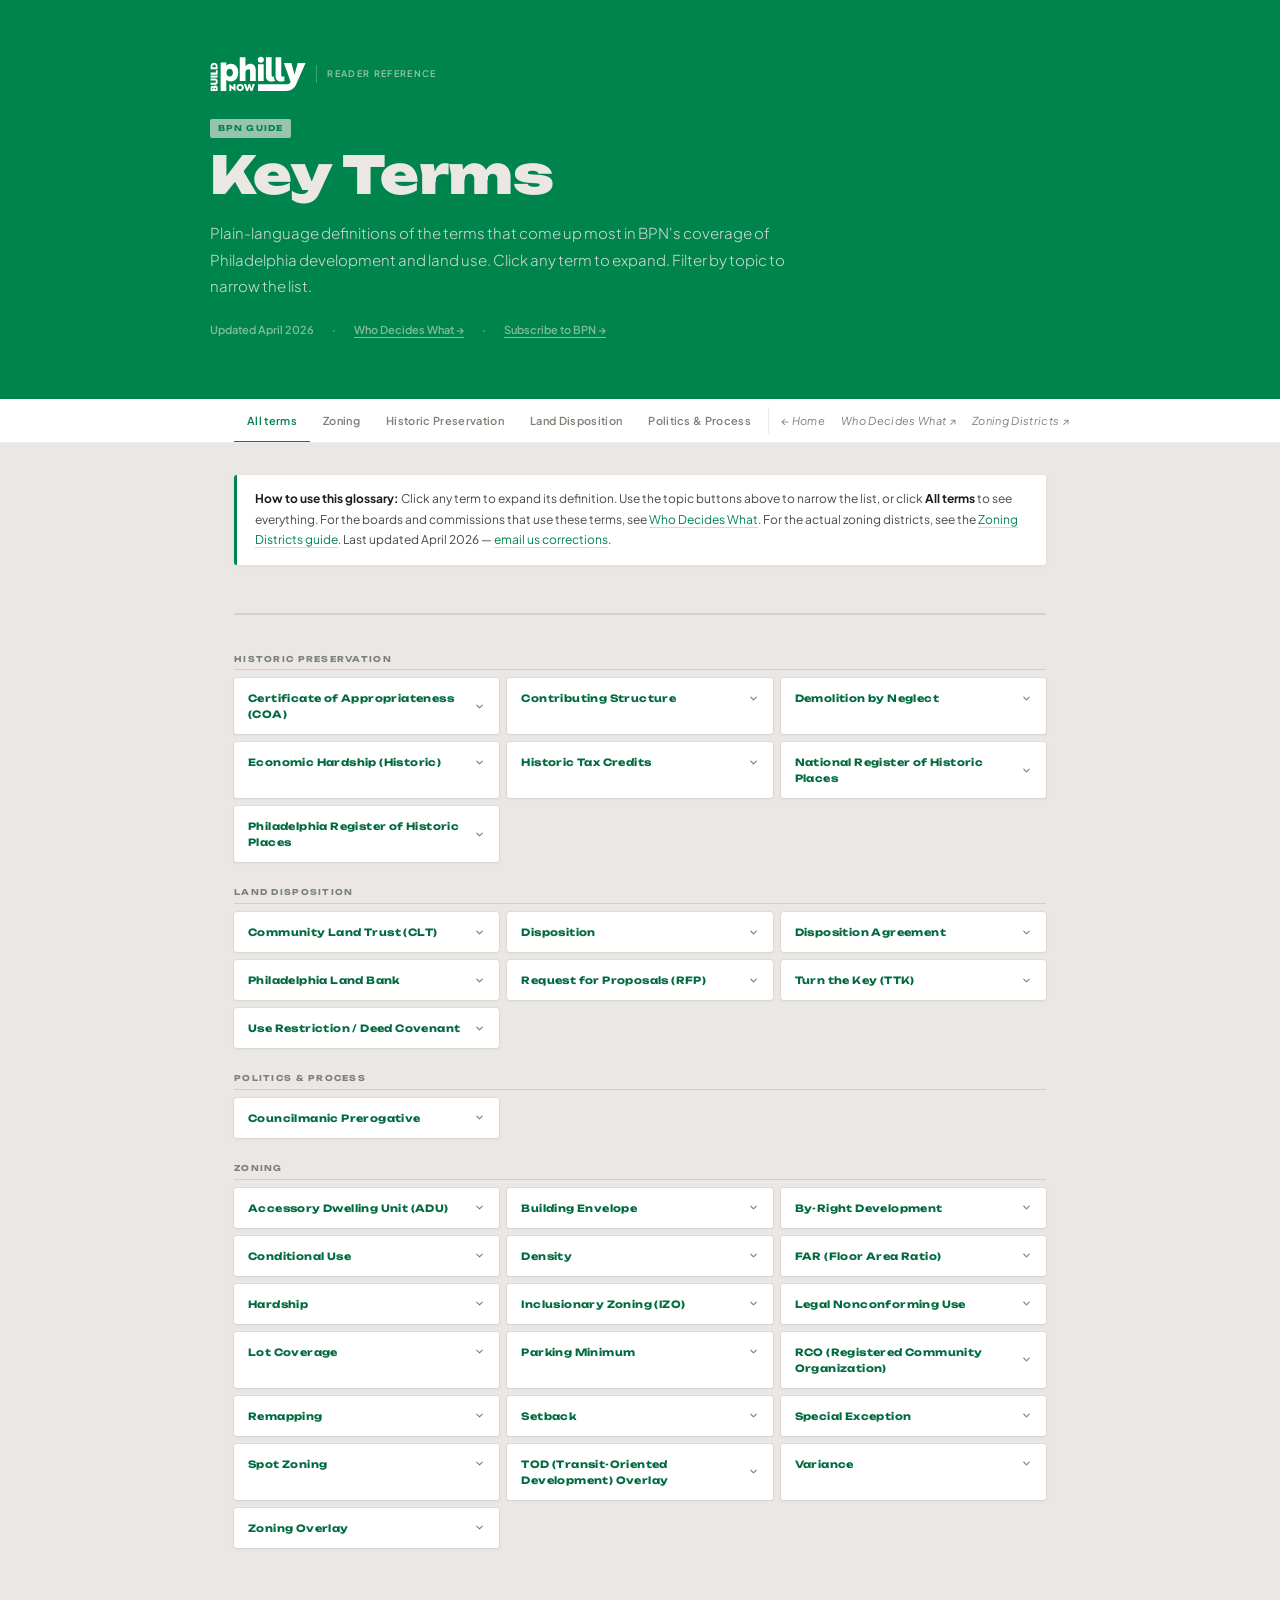
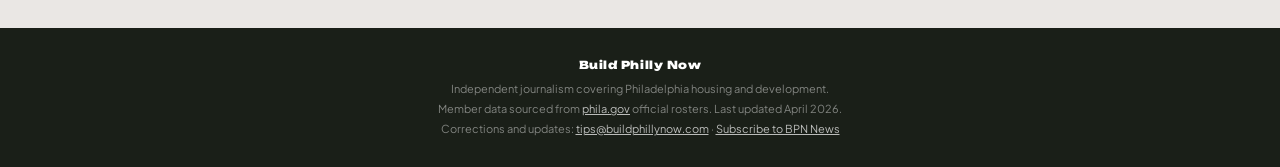
==== glossary.html @ c7268ad5 "Initial commit — BPN Zoning Guide static site Five HTML pages + shared stylesheet: - index.html (lan" ====
<!DOCTYPE html>
<html lang="en">
<head>
<meta charset="UTF-8">
<meta name="viewport" content="width=device-width, initial-scale=1.0">
<title>Key Terms — Philadelphia Development Glossary | Build Philly Now</title>
<link rel="preconnect" href="https://fonts.googleapis.com">
<link rel="preconnect" href="https://fonts.gstatic.com" crossorigin>
<link href="https://fonts.googleapis.com/css2?family=Unbounded:wght@600;700;900&family=Plus+Jakarta+Sans:ital,wght@0,300;0,400;0,500;0,600;1,300;1,400&display=swap" rel="stylesheet">
<link rel="stylesheet" href="styles.css">
</head>
<body>

<!-- ═══════ HEADER ═══════ -->
<header>
  <div class="header-inner">
    <div class="header-flag">
      <a href="https://buildphillynow.substack.com" style="display:flex;align-items:center;text-decoration:none;flex-shrink:0" aria-label="Build Philly Now"><svg xmlns="http://www.w3.org/2000/svg" viewBox="0 0 909.2 340.3" style="height:36px;width:auto;display:block;flex-shrink:0"><defs><style>.bl{fill:#fff}</style></defs><polygon class="bl" points="221.8 295.2 184 264.6 183 264.6 183 331.6 201.8 331.6 201.8 302 239.8 332.6 240.6 332.6 240.6 265.5 221.8 265.5 221.8 295.2"/><path class="bl" d="M285,264.1c-20.8,0-35.3,15.5-35.3,34.5s14.5,34.5,35.3,34.5,35.4-15.3,35.4-34.5-14.5-34.5-35.4-34.5ZM285,315.5c-9.6,0-16-8-16-16.9s6.3-16.9,16-16.9,16,8.2,16,16.9-6.2,16.9-16,16.9Z"/><polygon class="bl" points="391.3 305.3 391.2 305.3 379 265.5 364.9 265.5 352.8 305.3 352.7 305.3 341.4 265.5 319.9 265.5 343.3 331.6 359.9 331.6 371.9 296.5 384.1 331.6 400.7 331.6 424 265.5 402.5 265.5 391.3 305.3"/><path class="bl" d="M52,279.3c-7.8,0-13.3,5.6-14.8,10.9-1.7-4.3-5.6-8.5-12.4-8.5-13.4,0-19,12.3-19,27.3v22.5h66.2v-24c0-16.5-5.9-28.2-19.9-28.2ZM32.3,313.2h-11.3v-5.3c0-3.7,1.4-6.9,5.7-6.9s5.6,3.2,5.6,6.9v5.3ZM56.6,313.2h-12.2v-6.7c0-3.7,1.5-7.4,6.2-7.4s6.1,3.7,6.1,7.4v6.7Z"/><path class="bl" d="M46.9,213.3H5.7v19.3h39c7,0,10.9,3.4,10.9,10.5s-4,10.5-10.9,10.5H5.7v19.2h41.2c15.7,0,26.4-10.9,26.4-29.7s-10.7-29.8-26.4-29.8Z"/><rect class="bl" x="5.7" y="185.1" width="66.2" height="19.2"/><polygon class="bl" points="71.9 134.2 55.7 134.2 55.7 156.8 5.7 156.8 5.7 176.1 71.9 176.1 71.9 134.2"/><path class="bl" d="M71.9,102.6c0-23.7-14.1-38.1-33.1-38.1S5.7,78.8,5.7,102.6v23.2h66.2v-23.2ZM55.7,106.5H21.9v-3.7c0-12.8,8.2-19,16.9-19s16.9,6.2,16.9,19v3.7Z"/><path class="bl" d="M197.1,73.8c-17.8,0-34.4,7.8-43,18.8v-30.9h-53.5v270h53.5v-109.9c7.9,10.6,23.7,19.2,44.2,19.2,42.3,0,68.9-36.9,68.9-87.7s-31.9-79.4-70.1-79.4ZM186.5,194.4c-15.9,0-30.4-14.4-30.4-37s14.4-37,30.4-37,30.4,15.9,30.4,37-13.2,37-30.4,37Z"/><path class="bl" d="M380,73.8c-19.6,0-36,11.8-45.1,23.3V11.8h-53.5v224.9h53.8v-79.7c0-18,10.8-31,27.7-31s16.2,9,16.2,20.8v89.9h53.5v-102.2c0-40.9-20.5-60.8-52.6-60.8Z"/><rect class="bl" x="453.7" y="78" width="53.8" height="158.7"/><path class="bl" d="M480.8,63c17.4,0,28.6-10.8,28.6-28s-11.1-27.7-28.6-27.7-28.9,10.5-28.9,27.7,11.1,28,28.9,28Z"/><path class="bl" d="M579.4,240.9c15.9,0,28-2.7,32.8-4.8,1.3-.6,3.4-1.4,5.5-2.3-8.2-7.9-13.3-19.9-13.3-36.9v-2.3c-2.6.7-5.5,1.2-8.2,1.2-7.5,0-13.8-3.6-13.8-16.5V11.8h-53.5v179.5c0,36.4,23.2,49.6,50.5,49.6Z"/><path class="bl" d="M670.5,241c15.9,0,28-2.7,32.8-4.8v-44.2c-3.3,1.5-9.9,3.9-15.9,3.9s-13.8-3.6-13.8-16.5V11.8h-53.5v179.5c0,36.4,23.2,49.6,50.5,49.6Z"/><path class="bl" d="M829.3,66l-30.1,110.3-29.5-110.3h-71.1l63.1,177.7-1.4,3.3c-7,16-22.8,19.1-40.3,19.1h-266.4v65.6h266.4c40.6,0,77.4-24,93.8-61.2l89.6-204.5h-74.2Z"/></svg></a>
      <div class="header-flag-sep"></div>
      <span class="header-flag-label">Reader Reference</span>
    </div>
    <div class="header-eyebrow">BPN Guide</div>
    <h1 class="header-title">Key Terms</h1>
    <p class="header-desc">Plain-language definitions of the terms that come up most in BPN's coverage of Philadelphia development and land use. Click any term to expand. Filter by topic to narrow the list.</p>
    <p class="header-meta">
      <span>Updated April 2026</span>
      <span>·</span>
      <a href="who-decides-what.html">Who Decides What →</a>
      <span>·</span>
      <a href="https://buildphillynow.substack.com" target="_blank">Subscribe to BPN →</a>
    </p>
  </div>
</header>

<!-- ═══════ FILTER BAR ═══════ -->
<div class="filter-wrap">
  <div class="filter-bar" id="filterBar">
    <button class="filter-btn active" data-filter="all">All terms</button>
    <button class="filter-btn" data-filter="planning">Zoning</button>
    <button class="filter-btn" data-filter="historic">Historic Preservation</button>
    <button class="filter-btn" data-filter="disposition">Land Disposition</button>
    <button class="filter-btn" data-filter="political">Politics &amp; Process</button>
    <div class="filter-sep"></div>
    <a href="index.html" class="filter-btn filter-link">← Home</a>
    <a href="who-decides-what.html" class="filter-btn filter-link">Who Decides What ↗</a>
    <a href="philly-zoning-districts.html" class="filter-btn filter-link">Zoning Districts ↗</a>
    <a href="philly-zoning-districts-other.html" class="filter-btn filter-link">Full District Ref ↗</a>
  </div>
</div>

<!-- ═══════ MAIN ═══════ -->
<main>

  <div class="info-box">
    <strong>How to use this glossary:</strong> Click any term to expand its definition. Use the topic buttons above to narrow the list, or click <strong>All terms</strong> to see everything. For the boards and commissions that <em>use</em> these terms, see <a href="who-decides-what.html">Who Decides What</a>. For the actual zoning districts, see the <a href="philly-zoning-districts.html">Zoning Districts guide</a>. Last updated April 2026 — <a href="mailto:tips@buildphillynow.com">email us corrections</a>.
  </div>

  <div class="glossary-wrap" id="glossary">
    <div class="glossary-grid" id="glossaryGrid">

      <!-- ── HISTORIC PRESERVATION ─────────────────────────────── -->
      <div class="glossary-subhead">Historic Preservation</div>

      <div class="g-term" data-cluster="historic" onclick="toggleGlossary(this)">
        <div class="g-header">Certificate of Appropriateness (COA) <svg viewBox="0 0 24 24" fill="none" stroke-width="2.5" stroke-linecap="round" stroke-linejoin="round"><polyline points="6 9 12 15 18 9"/></svg></div>
        <div class="g-body">The approval required from the Philadelphia Historical Commission before any alteration, demolition, or new construction affecting a designated historic building or a contributing structure in a historic district. L&amp;I cannot issue a building permit for covered work without it. Staff approves the vast majority of applications; contested cases go to the Architectural Committee or the full commission.</div>
      </div>

      <div class="g-term" data-cluster="historic" onclick="toggleGlossary(this)">
        <div class="g-header">Contributing Structure <svg viewBox="0 0 24 24" fill="none" stroke-width="2.5" stroke-linecap="round" stroke-linejoin="round"><polyline points="6 9 12 15 18 9"/></svg></div>
        <div class="g-body">A building within a designated historic district that the Historical Commission has determined contributes to the district's historical, architectural, or aesthetic character. Contributing structures face demolition restrictions even though they're not individually listed on the Philadelphia Register &mdash; owners must demonstrate economic hardship to get demolition approved. The distinction between "contributing" and "individually designated" significantly affects what rights owners have.</div>
      </div>

      <div class="g-term" data-cluster="historic" onclick="toggleGlossary(this)">
        <div class="g-header">Demolition by Neglect <svg viewBox="0 0 24 24" fill="none" stroke-width="2.5" stroke-linecap="round" stroke-linejoin="round"><polyline points="6 9 12 15 18 9"/></svg></div>
        <div class="g-body">When a property owner allows a historic building to deteriorate through lack of maintenance to the point where demolition becomes the only viable option. Philadelphia's code (&#167;14-1006) specifically targets this practice &mdash; the Historical Commission can require owners to stabilize and maintain at-risk structures. It comes up frequently in advocacy battles over deteriorating historic buildings.</div>
      </div>

      <div class="g-term" data-cluster="historic" onclick="toggleGlossary(this)">
        <div class="g-header">Economic Hardship (Historic) <svg viewBox="0 0 24 24" fill="none" stroke-width="2.5" stroke-linecap="round" stroke-linejoin="round"><polyline points="6 9 12 15 18 9"/></svg></div>
        <div class="g-body">A specific legal standard under &#167;14-1005(6) that a property owner must meet to get Historical Commission approval for demolition of a historic structure. The bar is high: the owner must show that sale of the property is impracticable, that commercial rental can't provide a reasonable rate of return, and that other potential uses are foreclosed. This is a different and more demanding test than the ZBA's hardship standard for zoning variances.</div>
      </div>

      <div class="g-term" data-cluster="historic" onclick="toggleGlossary(this)">
        <div class="g-header">Historic Tax Credits <svg viewBox="0 0 24 24" fill="none" stroke-width="2.5" stroke-linecap="round" stroke-linejoin="round"><polyline points="6 9 12 15 18 9"/></svg></div>
        <div class="g-body">Financial incentives that offset the cost of rehabilitating designated historic buildings. The <strong>federal Historic Tax Credit</strong> provides a 20% income tax credit for qualified rehab expenses on income-producing National Register properties. The <strong>Pennsylvania Historic Preservation Tax Credit (HPTC)</strong> provides up to 25% of qualified costs, administered by PHFA &mdash; it is competitive, and demand regularly exceeds funding. Both can be stacked on the same project, which is how most large historic rehabs in Philadelphia pencil out financially.</div>
      </div>

      <div class="g-term" data-cluster="historic" onclick="toggleGlossary(this)">
        <div class="g-header">National Register of Historic Places <svg viewBox="0 0 24 24" fill="none" stroke-width="2.5" stroke-linecap="round" stroke-linejoin="round"><polyline points="6 9 12 15 18 9"/></svg></div>
        <div class="g-body">The federal government's official list of historically significant properties, maintained by the National Park Service. Being on the National Register alone imposes no local regulations &mdash; an owner can still demolish or alter a nationally listed building without city approval, unless it is also locally designated. The National Register matters primarily for tax credit eligibility: only listed properties qualify for the federal and Pennsylvania state historic tax credits.</div>
      </div>

      <div class="g-term" data-cluster="historic" onclick="toggleGlossary(this)">
        <div class="g-header">Philadelphia Register of Historic Places <svg viewBox="0 0 24 24" fill="none" stroke-width="2.5" stroke-linecap="round" stroke-linejoin="round"><polyline points="6 9 12 15 18 9"/></svg></div>
        <div class="g-body">The city's official list of buildings, structures, sites, and districts designated as historic by the Philadelphia Historical Commission. Local designation is what triggers regulatory consequences: owners need a Certificate of Appropriateness before altering, demolishing, or building on a designated property, and the city can block demolition if the owner can't demonstrate economic hardship. One significant adaptive reuse tool: designated historic structures that previously had at least 2,500 sq ft of non-residential use automatically qualify for the more flexible use rules of a CMX-3 district, even in a residentially zoned block (&#167;14-602(7)).</div>
      </div>

      <!-- ── LAND DISPOSITION ───────────────────────────────────── -->
      <div class="glossary-subhead">Land Disposition</div>

      <div class="g-term" data-cluster="disposition" onclick="toggleGlossary(this)">
        <div class="g-header">Community Land Trust (CLT) <svg viewBox="0 0 24 24" fill="none" stroke-width="2.5" stroke-linecap="round" stroke-linejoin="round"><polyline points="6 9 12 15 18 9"/></svg></div>
        <div class="g-body">A nonprofit model for permanent affordability in which a trust retains ownership of land while selling or leasing the buildings to lower-income residents. Because the trust controls the land, resale prices can be capped to keep homes affordable in perpetuity. Philadelphia has a handful of CLTs and the Land Bank has made some dispositions to CLT partners.</div>
      </div>

      <div class="g-term" data-cluster="disposition" onclick="toggleGlossary(this)">
        <div class="g-header">Disposition <svg viewBox="0 0 24 24" fill="none" stroke-width="2.5" stroke-linecap="round" stroke-linejoin="round"><polyline points="6 9 12 15 18 9"/></svg></div>
        <div class="g-body">The sale or transfer of a publicly owned property to a private developer, nonprofit, or other entity. A disposition is not complete until the deed is transferred; Land Bank board approval and City Council sign-off are intermediate steps, not the finish line.</div>
      </div>

      <div class="g-term" data-cluster="disposition" onclick="toggleGlossary(this)">
        <div class="g-header">Disposition Agreement <svg viewBox="0 0 24 24" fill="none" stroke-width="2.5" stroke-linecap="round" stroke-linejoin="round"><polyline points="6 9 12 15 18 9"/></svg></div>
        <div class="g-body">The contract between the Land Bank (or a city agency) and a buyer governing the sale of a publicly owned property. Often includes deed restrictions, development timelines, affordability covenants, and reversion clauses if conditions aren't met. Board approval of a disposition is approval of these terms, not just the transaction itself.</div>
      </div>

      <div class="g-term" data-cluster="disposition" onclick="toggleGlossary(this)">
        <div class="g-header">Philadelphia Land Bank <svg viewBox="0 0 24 24" fill="none" stroke-width="2.5" stroke-linecap="round" stroke-linejoin="round"><polyline points="6 9 12 15 18 9"/></svg></div>
        <div class="g-body">A public entity created in 2013 to consolidate the city's inventory of tax-delinquent and city-owned vacant properties and return them to productive use. The Land Bank can acquire properties from multiple city agencies, clear title, and sell them through competitive RFPs or direct sales. Its board approves individual dispositions, subject to City Council sign-off. Staffed by PHDC employees; distinct from but operationally linked to the Philadelphia Redevelopment Authority.</div>
      </div>

      <div class="g-term" data-cluster="disposition" onclick="toggleGlossary(this)">
        <div class="g-header">Request for Proposals (RFP) <svg viewBox="0 0 24 24" fill="none" stroke-width="2.5" stroke-linecap="round" stroke-linejoin="round"><polyline points="6 9 12 15 18 9"/></svg></div>
        <div class="g-body">The primary mechanism by which the Land Bank and other city agencies solicit development proposals for publicly owned properties. RFPs specify the site, programmatic requirements (affordability, permitted uses), and evaluation criteria. Winning an RFP doesn't transfer the property &mdash; it begins a negotiation process that culminates in a disposition agreement and eventual board and Council approval.</div>
      </div>

      <div class="g-term" data-cluster="disposition" onclick="toggleGlossary(this)">
        <div class="g-header">Turn the Key (TTK) <svg viewBox="0 0 24 24" fill="none" stroke-width="2.5" stroke-linecap="round" stroke-linejoin="round"><polyline points="6 9 12 15 18 9"/></svg></div>
        <div class="g-body">A PHDC homeownership program (not a Land Bank program per se, though PHDC often works with Land Bank inventory) in which city-owned vacant properties are made available to income-qualified buyers who commit to owner-occupancy. Buyers who meet affordability thresholds and deed restrictions can acquire properties at below-market prices, sometimes with rehab financing attached. The centerpiece of Mayor Parker's H.O.M.E. initiative.</div>
      </div>

      <div class="g-term" data-cluster="disposition" onclick="toggleGlossary(this)">
        <div class="g-header">Use Restriction / Deed Covenant <svg viewBox="0 0 24 24" fill="none" stroke-width="2.5" stroke-linecap="round" stroke-linejoin="round"><polyline points="6 9 12 15 18 9"/></svg></div>
        <div class="g-body">A legal restriction recorded against a property's deed that limits how it can be used, often for a set number of years. Common in affordable housing dispositions: a buyer might get a Land Bank property at a discount in exchange for a 30-year covenant requiring units be rented at affordable rates. Runs with the land, meaning future buyers are also bound.</div>
      </div>

      <!-- ── POLITICS & PROCESS ──────────────────────────────────── -->
      <div class="glossary-subhead">Politics &amp; Process</div>

      <div class="g-term" data-cluster="political" onclick="toggleGlossary(this)">
        <div class="g-header">Councilmanic Prerogative <svg viewBox="0 0 24 24" fill="none" stroke-width="2.5" stroke-linecap="round" stroke-linejoin="round"><polyline points="6 9 12 15 18 9"/></svg></div>
        <div class="g-body">The unwritten norm &mdash; not a law &mdash; by which Council members defer to a district colleague's position on land use in that district. Gives each district councilmember effective veto power, often exercised through inaction: a Land Bank resolution sits unsigned, a remapping bill never gets a hearing.</div>
      </div>

      <!-- ── ZONING ─────────────────────────────────────────────── -->
      <div class="glossary-subhead">Zoning</div>

      <div class="g-term" data-cluster="planning" onclick="toggleGlossary(this)">
        <div class="g-header">Accessory Dwelling Unit (ADU) <svg viewBox="0 0 24 24" fill="none" stroke-width="2.5" stroke-linecap="round" stroke-linejoin="round"><polyline points="6 9 12 15 18 9"/></svg></div>
        <div class="g-body">A second, smaller dwelling unit on the same lot as a primary home &mdash; like a garage apartment, basement unit, or backyard cottage. Philadelphia's zoning code has historically been restrictive on ADUs, limiting where and how they can be built. This has become a live policy debate as the city looks for gentle-density housing options in existing rowhouse neighborhoods.</div>
      </div>

      <div class="g-term" data-cluster="planning" onclick="toggleGlossary(this)">
        <div class="g-header">Building Envelope <svg viewBox="0 0 24 24" fill="none" stroke-width="2.5" stroke-linecap="round" stroke-linejoin="round"><polyline points="6 9 12 15 18 9"/></svg></div>
        <div class="g-body">The three-dimensional volume within which a structure must fit, defined by height limits, setbacks, and stepback requirements. Understanding the envelope helps translate abstract zoning numbers into what a building would actually look like on a specific site. When attorneys say a project "fits within the envelope," they mean no variances are needed for the building's size or position.</div>
      </div>

      <div class="g-term" data-cluster="planning" onclick="toggleGlossary(this)">
        <div class="g-header">By-Right Development <svg viewBox="0 0 24 24" fill="none" stroke-width="2.5" stroke-linecap="round" stroke-linejoin="round"><polyline points="6 9 12 15 18 9"/></svg></div>
        <div class="g-body">A project that complies with existing zoning as-of-right &mdash; no variance, special exception, or discretionary approval from ZBA or PCPC needed. By-right projects get a permit from L&amp;I without any public hearing. In Philadelphia, relatively few projects qualify because of the proliferation of overlays and outdated base zoning.</div>
      </div>

      <div class="g-term" data-cluster="planning" onclick="toggleGlossary(this)">
        <div class="g-header">Conditional Use <svg viewBox="0 0 24 24" fill="none" stroke-width="2.5" stroke-linecap="round" stroke-linejoin="round"><polyline points="6 9 12 15 18 9"/></svg></div>
        <div class="g-body">A use permitted in a zoning district, but only with approval from the City Planning Commission &mdash; not the ZBA. Conditional uses sit between by-right development and variances: the use itself is anticipated by the code, but PCPC reviews whether the specific proposal meets certain standards. Conditional use approvals are also subject to City Council appeal, giving them a political dimension that variances don't have.</div>
      </div>

      <div class="g-term" data-cluster="planning" onclick="toggleGlossary(this)">
        <div class="g-header">Density <svg viewBox="0 0 24 24" fill="none" stroke-width="2.5" stroke-linecap="round" stroke-linejoin="round"><polyline points="6 9 12 15 18 9"/></svg></div>
        <div class="g-body">In zoning, density usually refers to the number of dwelling units per acre or per lot &mdash; which is different from FAR, which measures total floor area. A building can have high FAR but low unit density (large units) or low FAR but relatively high density (small units). These terms get conflated in neighborhood debates, but they control different things and a project could be within FAR limits while still requiring a density variance.</div>
      </div>

      <div class="g-term" data-cluster="planning" onclick="toggleGlossary(this)">
        <div class="g-header">FAR (Floor Area Ratio) <svg viewBox="0 0 24 24" fill="none" stroke-width="2.5" stroke-linecap="round" stroke-linejoin="round"><polyline points="6 9 12 15 18 9"/></svg></div>
        <div class="g-body">The ratio of a building's total floor area to its lot size. A FAR of 2.0 on a 5,000 sq ft lot allows up to 10,000 sq ft of floor area. FAR limits determine how much can legally be built on a parcel before a variance is needed. Related but distinct from lot coverage (which controls the footprint) and density (which counts units).</div>
      </div>

      <div class="g-term" data-cluster="planning" onclick="toggleGlossary(this)">
        <div class="g-header">Hardship <svg viewBox="0 0 24 24" fill="none" stroke-width="2.5" stroke-linecap="round" stroke-linejoin="round"><polyline points="6 9 12 15 18 9"/></svg></div>
        <div class="g-body">The legal standard an applicant must meet to obtain a variance from the ZBA. It is not enough to show that zoning makes development harder or less profitable &mdash; Pennsylvania law requires a showing of <em>unnecessary hardship</em> tied to conditions specific to that property. Economic hardship alone is insufficient; courts have held that difficulty or reduced profitability doesn't qualify. One of the most commonly misunderstood concepts in ZBA coverage. Note: the Historical Commission applies a separate and more demanding hardship standard for demolition approvals.</div>
      </div>

      <div class="g-term" data-cluster="planning" onclick="toggleGlossary(this)">
        <div class="g-header">Inclusionary Zoning (IZO) <svg viewBox="0 0 24 24" fill="none" stroke-width="2.5" stroke-linecap="round" stroke-linejoin="round"><polyline points="6 9 12 15 18 9"/></svg></div>
        <div class="g-body">Zoning policies that require or incentivize developers to include affordable units in market-rate projects. Philadelphia's current IZO is largely voluntary &mdash; developers access bonus density in exchange for affordable units. Advocates have pushed for mandatory requirements that don't depend on a density bonus trade.</div>
      </div>

      <div class="g-term" data-cluster="planning" onclick="toggleGlossary(this)">
        <div class="g-header">Legal Nonconforming Use <svg viewBox="0 0 24 24" fill="none" stroke-width="2.5" stroke-linecap="round" stroke-linejoin="round"><polyline points="6 9 12 15 18 9"/></svg></div>
        <div class="g-body">A use or building that was legal when established but no longer complies with current zoning. Commonly called "grandfathered." Nonconforming uses can continue but face restrictions on expansion or change of use. Losing nonconforming status &mdash; through abandonment or a change of use &mdash; means the property must comply with current zoning going forward, often requiring a variance.</div>
      </div>

      <div class="g-term" data-cluster="planning" onclick="toggleGlossary(this)">
        <div class="g-header">Lot Coverage <svg viewBox="0 0 24 24" fill="none" stroke-width="2.5" stroke-linecap="round" stroke-linejoin="round"><polyline points="6 9 12 15 18 9"/></svg></div>
        <div class="g-body">The percentage of a lot's total area that can be covered by buildings. Related to FAR but distinct: FAR controls total floor area across all stories, while lot coverage controls the footprint. A building could stay within FAR limits but still violate lot coverage if it spreads too wide. In Philadelphia rowhouse districts, lot coverage limits typically run 75&ndash;80%.</div>
      </div>

      <div class="g-term" data-cluster="planning" onclick="toggleGlossary(this)">
        <div class="g-header">Parking Minimum <svg viewBox="0 0 24 24" fill="none" stroke-width="2.5" stroke-linecap="round" stroke-linejoin="round"><polyline points="6 9 12 15 18 9"/></svg></div>
        <div class="g-body">A zoning code requirement specifying the minimum number of off-street parking spaces a new development must provide. Philadelphia has been reducing or eliminating parking minimums in transit-accessible areas &mdash; a significant and sometimes controversial policy shift. The TOD overlay reduces or eliminates minimums within 500 feet of certain transit stations. Parking minimums drive up construction costs and often dictate building form more than any other single zoning provision.</div>
      </div>

      <div class="g-term" data-cluster="planning" onclick="toggleGlossary(this)">
        <div class="g-header">RCO (Registered Community Organization) <svg viewBox="0 0 24 24" fill="none" stroke-width="2.5" stroke-linecap="round" stroke-linejoin="round"><polyline points="6 9 12 15 18 9"/></svg></div>
        <div class="g-body">Neighborhood groups officially recognized by the city that must be notified when a property owner applies for a zoning variance or special exception. Developers are required to attend an RCO meeting before their ZBA hearing &mdash; giving neighbors a formal (if limited) say in the process. Not every civic association is an RCO, and some neighborhoods have multiple overlapping ones. The RCO must communicate the outcome of the community meeting to the ZBA, and its support or opposition can be decisive.</div>
      </div>

      <div class="g-term" data-cluster="planning" onclick="toggleGlossary(this)">
        <div class="g-header">Remapping <svg viewBox="0 0 24 24" fill="none" stroke-width="2.5" stroke-linecap="round" stroke-linejoin="round"><polyline points="6 9 12 15 18 9"/></svg></div>
        <div class="g-body">Changing the official zoning designation of a property or area &mdash; e.g., from residential single-family (RSA-5) to commercial mixed-use (CMX-2). Proposed by councilmembers or PCPC, reviewed by the Planning Commission, and enacted by City Council as legislation. Councilmanic prerogative means remapping in a given district is almost entirely controlled by the local councilmember.</div>
      </div>

      <div class="g-term" data-cluster="planning" onclick="toggleGlossary(this)">
        <div class="g-header">Setback <svg viewBox="0 0 24 24" fill="none" stroke-width="2.5" stroke-linecap="round" stroke-linejoin="round"><polyline points="6 9 12 15 18 9"/></svg></div>
        <div class="g-body">The minimum required distance between a building and the edge of a lot &mdash; measured from the front, rear, or sides. Setbacks determine how close to the sidewalk or neighboring properties a new building can be built. In Philadelphia's rowhouse neighborhoods, front setbacks are often zero, which is why buildings come right up to the sidewalk. "Contextual setback" rules in RSA-5 require new buildings to match the setback of immediately adjacent structures.</div>
      </div>

      <div class="g-term" data-cluster="planning" onclick="toggleGlossary(this)">
        <div class="g-header">Special Exception <svg viewBox="0 0 24 24" fill="none" stroke-width="2.5" stroke-linecap="round" stroke-linejoin="round"><polyline points="6 9 12 15 18 9"/></svg></div>
        <div class="g-body">A use permitted in a zoning district, but only if the ZBA determines certain conditions are met. Unlike a variance (which requires proving hardship), a special exception applicant just needs to show compliance with specific criteria in the code &mdash; a lower bar than a variance. Unlike a conditional use, it goes to the ZBA rather than PCPC.</div>
      </div>

      <div class="g-term" data-cluster="planning" onclick="toggleGlossary(this)">
        <div class="g-header">Spot Zoning <svg viewBox="0 0 24 24" fill="none" stroke-width="2.5" stroke-linecap="round" stroke-linejoin="round"><polyline points="6 9 12 15 18 9"/></svg></div>
        <div class="g-body">When a single parcel is rezoned in a way that's inconsistent with the surrounding neighborhood's zoning, often to benefit a specific owner or developer. It is a legally disfavored practice &mdash; Pennsylvania courts can invalidate rezonings found to constitute illegal spot zoning. The term comes up frequently in remapping fights where neighbors allege a councilmember is carving out special treatment for one property.</div>
      </div>

      <div class="g-term" data-cluster="planning" onclick="toggleGlossary(this)">
        <div class="g-header">TOD (Transit-Oriented Development) Overlay <svg viewBox="0 0 24 24" fill="none" stroke-width="2.5" stroke-linecap="round" stroke-linejoin="round"><polyline points="6 9 12 15 18 9"/></svg></div>
        <div class="g-body">A zoning overlay applied to parcels within 500 feet of certain transit stations in Philadelphia. The overlay reduces or eliminates parking minimums and in some cases increases allowable density, to encourage walkable, car-light development near transit. Whether a parcel falls inside or outside the 500-foot buffer can meaningfully change what can be built there by right &mdash; sometimes the difference between needing a variance and not.</div>
      </div>

      <div class="g-term" data-cluster="planning" onclick="toggleGlossary(this)">
        <div class="g-header">Variance <svg viewBox="0 0 24 24" fill="none" stroke-width="2.5" stroke-linecap="round" stroke-linejoin="round"><polyline points="6 9 12 15 18 9"/></svg></div>
        <div class="g-body">ZBA approval to build or use a property in a way that doesn't comply with the Zoning Code. <strong>Use variances</strong> allow a use not permitted in the district (e.g., commercial in a residential zone). <strong>Dimensional variances</strong> allow a building that exceeds height, setback, or parking requirements. Use variances require a higher legal standard &mdash; the applicant must demonstrate unnecessary hardship specific to the property, not just economic inconvenience.</div>
      </div>

      <div class="g-term" data-cluster="planning" onclick="toggleGlossary(this)">
        <div class="g-header">Zoning Overlay <svg viewBox="0 0 24 24" fill="none" stroke-width="2.5" stroke-linecap="round" stroke-linejoin="round"><polyline points="6 9 12 15 18 9"/></svg></div>
        <div class="g-body">An extra layer of zoning regulations on top of the base zoning district, typically restricting what can be built. Neighborhood Conservation Overlays (NCOs) can limit building heights, require parking, or restrict uses. Philadelphia has accumulated hundreds of overlays &mdash; many passed by individual councilmembers &mdash; driving the high volume of ZBA variance requests. Always check what overlays apply before drawing conclusions about what a zoning designation means for a specific parcel.</div>
      </div>


    </div>
  </div>


</main>

<footer>
  <span class="footer-brand">Build Philly Now</span>
  Independent journalism covering Philadelphia housing and development.<br>
  Member data sourced from <a href="https://www.phila.gov" target="_blank">phila.gov</a> official rosters. Last updated April 2026.<br>
  Corrections and updates: <a href="mailto:tips@buildphillynow.com">tips@buildphillynow.com</a> ·
  <a href="https://buildphillynow.substack.com" target="_blank">Subscribe to BPN News</a>
</footer>

<script>
  function toggleGlossary(term) {
    term.classList.toggle('open');
  }

  // Keyboard a11y + ARIA for glossary terms: make them focusable and
  // respond to Enter/Space like a button.
  document.querySelectorAll('.g-term').forEach(term => {
    term.setAttribute('role', 'button');
    term.setAttribute('tabindex', '0');
    const setExpanded = () => term.setAttribute('aria-expanded', term.classList.contains('open'));
    setExpanded();
    term.addEventListener('click', setExpanded);
    term.addEventListener('keydown', e => {
      if (e.key === 'Enter' || e.key === ' ') {
        e.preventDefault();
        toggleGlossary(term);
        setExpanded();
      }
    });
  });

  // Filter logic — filters glossary terms by cluster, shows/hides subheads
  document.querySelectorAll('.filter-btn').forEach(btn => {
    // Skip the cross-page link buttons (they're just anchors)
    if (btn.tagName === 'A') return;

    btn.addEventListener('click', () => {
      document.querySelectorAll('.filter-btn').forEach(b => b.classList.remove('active'));
      btn.classList.add('active');

      const filter = btn.dataset.filter;

      if (filter === 'all') {
        document.querySelectorAll('#glossaryGrid .g-term').forEach(t => t.classList.remove('hidden'));
        document.querySelectorAll('#glossaryGrid .glossary-subhead').forEach(s => s.classList.remove('hidden'));
        return;
      }

      // Filter glossary terms by cluster
      document.querySelectorAll('#glossaryGrid .g-term').forEach(t => {
        t.classList.toggle('hidden', t.dataset.cluster !== filter);
      });
      // Hide subheads that have no visible terms after them
      document.querySelectorAll('#glossaryGrid .glossary-subhead').forEach(subhead => {
        let next = subhead.nextElementSibling;
        let hasVisible = false;
        while (next && !next.classList.contains('glossary-subhead')) {
          if (!next.classList.contains('hidden')) { hasVisible = true; break; }
          next = next.nextElementSibling;
        }
        subhead.classList.toggle('hidden', !hasVisible);
      });
    });
  });
</script>

</body>
</html>
---- styles.css ----
/* ═══════════════════════════════════════════════════════════════════
   BPN Zoning Guide — Shared Stylesheet
   Used by: who-decides-what.html, glossary.html
   (index.html and philly-zoning-districts*.html use a superset of these rules
    inline until they're unified in a later pass.)
   ═══════════════════════════════════════════════════════════════════ */

  :root {
    --bpn-green:       #00844D;
    --bpn-green-dark:  #006b3e;
    --bpn-green-light: #e6f4ed;
    --bpn-green-mid:   #c4e4d4;
    --bpn-cream:       #EAE7E4;
    --bpn-white:       #FFFFFF;
    --ink:             #1a1f18;
    --ink-mid:         #444b40;
    --ink-dim:         #7a8275;
    --border:          rgba(0,0,0,0.08);

    /* cluster colors */
    --c-disposition: #00844D;
    --c-planning:    #1a6fa3;
    --c-historic:    #7c5232;
    --c-building:    #b84040;
    --c-taxes:       #5c5c8a;
    --c-design:      #b85c00;
    --c-admin:       #2e7a5a;
    --c-political:   #2c3e50;
  }

  *, *::before, *::after { box-sizing: border-box; margin: 0; padding: 0; }
  html { scroll-behavior: smooth; }

  body {
    font-family: 'Plus Jakarta Sans', sans-serif;
    background: var(--bpn-cream);
    color: var(--ink);
    font-weight: 400;
    line-height: 1.6;
  }

  /* ── HEADER ── */
  header {
    background: var(--bpn-green);
    padding: 56px 24px 60px;
  }

  .header-inner {
    max-width: 860px;
    margin: 0 auto;
  }

  .header-flag {
    display: flex;
    align-items: center;
    gap: 10px;
    margin-bottom: 20px;
  }

  .header-flag-wordmark {
    font-family: 'Unbounded', sans-serif;
    font-weight: 900;
    font-size: 7px;
    color: var(--bpn-cream);
    letter-spacing: .18em;
    text-transform: uppercase;
    line-height: 1.3;
    text-decoration: none;
  }

  .header-flag-sep {
    width: 1px;
    height: 18px;
    background: rgba(255,255,255,0.25);
  }

  .header-flag-label {
    font-family: 'Plus Jakarta Sans', sans-serif;
    font-weight: 600;
    font-size: 9px;
    color: var(--bpn-cream);
    letter-spacing: .15em;
    text-transform: uppercase;
    opacity: .65;
  }

  .header-eyebrow {
    font-family: 'Unbounded', sans-serif;
    font-weight: 700;
    font-size: 10px;
    color: var(--bpn-cream);
    letter-spacing: .14em;
    text-transform: uppercase;
    opacity: .65;
    margin-bottom: 10px;
    background: var(--bpn-cream);
    color: var(--bpn-green);
    display: inline-block;
    padding: 3px 8px;
    border-radius: 2px;
    font-size: 8px;
  }

  .header-title {
    font-family: 'Unbounded', sans-serif;
    font-weight: 900;
    font-size: clamp(28px, 5vw, 52px);
    color: var(--bpn-cream);
    line-height: 1.05;
    letter-spacing: -.01em;
    margin-bottom: 18px;
  }

  .header-desc {
    color: var(--bpn-cream);
    font-size: 15px;
    font-weight: 300;
    line-height: 1.75;
    max-width: 620px;
    opacity: .88;
  }

  .header-meta {
    margin-top: 22px;
    font-size: 11px;
    font-weight: 600;
    color: var(--bpn-cream);
    opacity: .55;
    display: flex;
    gap: 18px;
    flex-wrap: wrap;
    align-items: center;
  }

  .header-meta a {
    color: inherit;
    text-decoration: underline;
    text-underline-offset: 3px;
  }

  /* ── FILTER BAR ── */
  .filter-wrap {
    position: sticky;
    top: 0;
    z-index: 100;
    background: var(--bpn-white);
    border-bottom: 1px solid rgba(0,0,0,0.08);
  }

  .filter-bar {
    max-width: 860px;
    margin: 0 auto;
    padding: 0 24px;
    display: flex;
    overflow-x: auto;
    scrollbar-width: none;
    gap: 0;
  }

  .filter-bar::-webkit-scrollbar { display: none; }

  .filter-btn {
    background: none;
    border: none;
    border-bottom: 2px solid transparent;
    padding: 12px 13px;
    font-family: 'Plus Jakarta Sans', sans-serif;
    font-size: 11px;
    font-weight: 600;
    letter-spacing: .03em;
    color: var(--ink-dim);
    cursor: pointer;
    white-space: nowrap;
    transition: all .15s;
    position: relative;
    top: 1px;
  }

  .filter-btn:hover { color: var(--ink); }

  .filter-btn.active {
    color: var(--bpn-green);
    border-bottom-color: var(--bpn-green);
  }

  /* ── MAIN ── */
  main {
    max-width: 860px;
    margin: 0 auto;
    padding: 32px 24px 80px;
  }

  /* ── INFO BOX ── */
  .info-box {
    background: var(--bpn-white);
    border-radius: 3px;
    border-left: 3px solid var(--bpn-green);
    padding: 14px 18px;
    margin-bottom: 32px;
    font-size: 12px;
    color: var(--ink-mid);
    line-height: 1.7;
    box-shadow: 0 1px 4px rgba(0,0,0,0.06);
  }

  .info-box strong { color: var(--ink); }

  .info-box a { color: var(--bpn-green); text-decoration: none; border-bottom: 1px solid var(--bpn-green-mid); }

  /* ── CLUSTER SECTION ── */
  .cluster-section { margin-bottom: 36px; }
  .cluster-section.hidden { display: none; }

  .cluster-header {
    display: flex;
    align-items: center;
    gap: 10px;
    margin-bottom: 12px;
    padding-bottom: 8px;
    border-bottom: 1px solid rgba(0,0,0,0.1);
  }

  .cluster-dot {
    width: 8px;
    height: 8px;
    border-radius: 50%;
    flex-shrink: 0;
  }

  .cluster-label {
    font-family: 'Unbounded', sans-serif;
    font-weight: 700;
    font-size: 8.5px;
    letter-spacing: .14em;
    text-transform: uppercase;
    color: var(--ink-dim);
  }

  /* ── CARDS GRID ── */
  .cards-grid {
    display: grid;
    grid-template-columns: repeat(auto-fill, minmax(340px, 1fr));
    gap: 10px;
  }

  /* ── CARD ── */
  .card {
    background: var(--bpn-white);
    border-radius: 3px;
    border-top: 3px solid transparent;
    padding: 0;
    box-shadow: 0 1px 4px rgba(0,0,0,0.06), 0 0 0 1px rgba(0,0,0,0.04);
    transition: box-shadow .2s ease, transform .2s ease;
    overflow: hidden;
  }

  .card:hover {
    box-shadow: 0 4px 14px rgba(0,0,0,0.10), 0 0 0 1px rgba(0,0,0,0.04);
  }

  .card-header {
    padding: 16px 20px 14px;
    cursor: pointer;
    user-select: none;
    position: relative;
  }

  .event-tag {
    display: inline-block;
    padding: 3px 8px;
    border-radius: 2px;
    font-family: 'Plus Jakarta Sans', sans-serif;
    font-size: 9px;
    font-weight: 700;
    letter-spacing: .1em;
    text-transform: uppercase;
    margin-bottom: 8px;
    color: var(--bpn-white);
  }

  .card-name {
    font-family: 'Unbounded', sans-serif;
    font-weight: 700;
    font-size: 13px;
    line-height: 1.3;
    color: var(--ink);
    padding-right: 28px;
    margin-bottom: 6px;
  }

  .card-tagline {
    font-size: 12px;
    color: var(--ink-mid);
    line-height: 1.6;
    font-weight: 400;
  }

  .toggle-icon {
    position: absolute;
    top: 18px;
    right: 16px;
    width: 22px;
    height: 22px;
    border-radius: 50%;
    background: var(--bpn-cream);
    display: flex;
    align-items: center;
    justify-content: center;
    transition: background .15s;
  }

  .toggle-icon svg {
    width: 12px;
    height: 12px;
    stroke: var(--ink-dim);
    transition: transform .22s;
  }

  .card.open .toggle-icon svg { transform: rotate(180deg); }
  .card.open .toggle-icon { background: var(--bpn-green-light); }

  /* ── CARD BODY ── */
  .card-body {
    display: none;
    border-top: 1px solid rgba(0,0,0,0.06);
    padding: 16px 20px;
    background: #f9f8f6;
  }

  .card.open .card-body { display: block; }

  .field { margin-bottom: 12px; }
  .field:last-child { margin-bottom: 0; }

  .field-label {
    font-size: 9px;
    font-weight: 700;
    letter-spacing: .12em;
    text-transform: uppercase;
    color: var(--ink-dim);
    margin-bottom: 4px;
  }

  .field-value {
    font-size: 12px;
    color: var(--ink);
    line-height: 1.65;
  }

  .field-value a {
    color: var(--bpn-green);
    text-decoration: none;
    border-bottom: 1px solid var(--bpn-green-mid);
  }

  .field-value a:hover { border-bottom-color: var(--bpn-green); }

  .divider {
    border: none;
    border-top: 1px solid rgba(0,0,0,0.06);
    margin: 12px 0;
  }

  /* ── MEMBER LABELS ── */
  .member-list {
    display: flex;
    flex-wrap: wrap;
    gap: 5px;
    margin-top: 4px;
  }

  .pill {
    background: var(--bpn-cream);
    border: 1px solid rgba(0,0,0,0.1);
    border-radius: 20px;
    padding: 3px 10px;
    font-size: 11px;
    font-weight: 500;
    color: var(--ink);
    line-height: 1.5;
  }

  .pill.chair {
    background: var(--bpn-green-light);
    border-color: var(--bpn-green-mid);
    color: var(--bpn-green-dark);
    font-weight: 600;
  }

  .pill.exofficio {
    background: #f2f2f0;
    border-style: dashed;
    color: var(--ink-mid);
    font-style: italic;
  }

  .pill.vacant {
    background: #fff8e6;
    border-color: #d4a820;
    color: #7a5c00;
  }

  /* ── TYPE BADGES ── */
  .type-badge {
    display: inline-block;
    padding: 2px 7px;
    border-radius: 2px;
    font-size: 9.5px;
    font-weight: 600;
    letter-spacing: .04em;
  }

  .t-quasi       { background: rgba(26,111,163,0.1);  color: #1a6fa3; }
  .t-advisory    { background: rgba(184,92,0,0.1);    color: #b85c00; }
  .t-admin       { background: rgba(0,0,0,0.06);      color: var(--ink-mid); }
  .t-legislative { background: rgba(92,92,138,0.1);   color: #5c5c8a; }
  .t-informal    { background: rgba(184,64,64,0.1);   color: #b84040; }

  /* ── DISCRETION BAR ── */
  .disc-wrap {
    display: flex;
    align-items: center;
    gap: 10px;
    margin-top: 4px;
  }

  .disc-bar {
    flex: 1;
    height: 4px;
    background: rgba(0,0,0,0.08);
    border-radius: 2px;
    overflow: hidden;
  }

  .disc-fill {
    height: 100%;
    border-radius: 2px;
    background: var(--bpn-green);
  }

  .disc-label {
    font-size: 10px;
    font-weight: 600;
    color: var(--ink-dim);
    white-space: nowrap;
    min-width: 56px;
  }

  /* ── COVERAGE ── */
  .coverage {
    display: inline-flex;
    align-items: center;
    gap: 5px;
    font-size: 10px;
    font-weight: 600;
    padding: 3px 8px;
    border-radius: 20px;
    margin-top: 3px;
    letter-spacing: .02em;
  }

  .coverage.yes { background: var(--bpn-green-light); color: var(--bpn-green-dark); }
  .coverage.no  { background: rgba(0,0,0,0.05); color: var(--ink-dim); }
  .cov-dot { width: 5px; height: 5px; border-radius: 50%; background: currentColor; }

  /* ── GLOSSARY CTA (glossary lives on its own page) ── */
  .glossary-cta {
    margin-top: 48px;
    padding-top: 32px;
    border-top: 2px solid rgba(0,0,0,0.1);
  }
  .glossary-cta-link {
    display: block;
    padding: 24px 28px;
    background: var(--bpn-green-light);
    border: 1px solid var(--bpn-green-mid);
    border-radius: 8px;
    text-decoration: none;
    color: var(--ink);
    transition: background 0.15s, transform 0.15s;
  }
  .glossary-cta-link:hover {
    background: var(--bpn-green-mid);
    transform: translateY(-1px);
  }
  .glossary-cta-label {
    font-family: 'Unbounded', sans-serif;
    font-weight: 900;
    font-size: 18px;
    color: var(--bpn-green-dark);
    margin-bottom: 6px;
  }
  .glossary-cta-body {
    font-size: 14px;
    line-height: 1.55;
    color: var(--ink-mid);
  }
  .glossary-cta-body strong {
    color: var(--bpn-green-dark);
    font-weight: 600;
  }

  /* ── GLOSSARY ── */
  .glossary-wrap {
    margin-top: 48px;
    padding-top: 32px;
    border-top: 2px solid rgba(0,0,0,0.1);
  }

  .glossary-title {
    font-family: 'Unbounded', sans-serif;
    font-weight: 900;
    font-size: 20px;
    color: var(--ink);
    margin-bottom: 6px;
  }

  .glossary-sub {
    font-size: 13px;
    color: var(--ink-mid);
    margin-bottom: 20px;
    line-height: 1.65;
  }

  .glossary-grid {
    display: grid;
    grid-template-columns: repeat(auto-fill, minmax(260px, 1fr));
    gap: 8px;
  }

  .g-term {
    background: var(--bpn-white);
    border-radius: 3px;
    box-shadow: 0 1px 4px rgba(0,0,0,0.06), 0 0 0 1px rgba(0,0,0,0.04);
    padding: 12px 14px;
    cursor: pointer;
    transition: box-shadow .15s;
  }

  .g-term:hover { box-shadow: 0 3px 10px rgba(0,0,0,0.09); }

  .g-header {
    font-family: 'Unbounded', sans-serif;
    font-weight: 700;
    font-size: 10px;
    color: var(--bpn-green-dark);
    display: flex;
    justify-content: space-between;
    align-items: center;
    letter-spacing: .04em;
  }

  .g-header svg {
    width: 11px;
    height: 11px;
    stroke: var(--ink-dim);
    flex-shrink: 0;
    transition: transform .2s;
  }

  .g-term.open .g-header svg { transform: rotate(180deg); }

  .g-body {
    display: none;
    font-size: 11.5px;
    color: var(--ink-mid);
    line-height: 1.65;
    margin-top: 7px;
  }

  .g-term.open .g-body { display: block; }

  /* ── FOOTER ── */
  footer {
    background: var(--ink);
    color: rgba(255,255,255,.45);
    padding: 28px 24px;
    font-size: 11px;
    text-align: center;
    line-height: 1.8;
  }

  footer a { color: rgba(255,255,255,.7); }

  .footer-brand {
    font-family: 'Unbounded', sans-serif;
    font-weight: 900;
    font-size: 11px;
    color: var(--bpn-white);
    display: block;
    margin-bottom: 4px;
    letter-spacing: .05em;
  }

  .g-term.hidden { display: none; }

  .filter-sep {
    width: 1px;
    background: rgba(0,0,0,0.08);
    margin: 8px 4px;
    flex-shrink: 0;
  }

  /* Cross-page link buttons (e.g. "← Home", "Key Terms ↗").
     Visually distinct from cluster-filter buttons so readers can tell
     that these navigate away vs. filter in place. */
  .filter-link {
    color: var(--ink-dim);
    text-decoration: none;
    font-style: italic;
    font-weight: 400;
    background: transparent;
    border-color: transparent;
    padding-left: 8px;
    padding-right: 8px;
  }
  .filter-link:hover {
    color: var(--bpn-green-dark);
    background: var(--bpn-green-light);
    border-color: var(--bpn-green-mid);
  }
  .filter-link.active { /* never active — links, not filters */
    color: var(--ink-dim);
    background: transparent;
    border-color: transparent;
  }

  /* ── KEYBOARD FOCUS INDICATORS ──
     Visible outlines for keyboard users (hidden for mouse users via :focus-visible). */
  .card-header:focus-visible,
  .g-term:focus-visible,
  .filter-btn:focus-visible {
    outline: 2px solid var(--bpn-green);
    outline-offset: 2px;
  }

  .glossary-subhead {
    grid-column: 1 / -1;
    font-family: 'Unbounded', sans-serif;
    font-weight: 700;
    font-size: 8px;
    letter-spacing: .16em;
    text-transform: uppercase;
    color: var(--ink-dim);
    padding: 6px 0 4px;
    border-bottom: 1px solid rgba(0,0,0,0.1);
    margin-top: 10px;
  }

  .glossary-subhead:first-child { margin-top: 0; }
  .glossary-subhead.hidden { display: none; }

  @media (max-width: 600px) {
    header { padding: 36px 16px 40px; }
    main { padding: 20px 16px 60px; }
    .filter-bar { padding: 0 16px; }
    .cards-grid, .glossary-grid { grid-template-columns: 1fr; }
  }
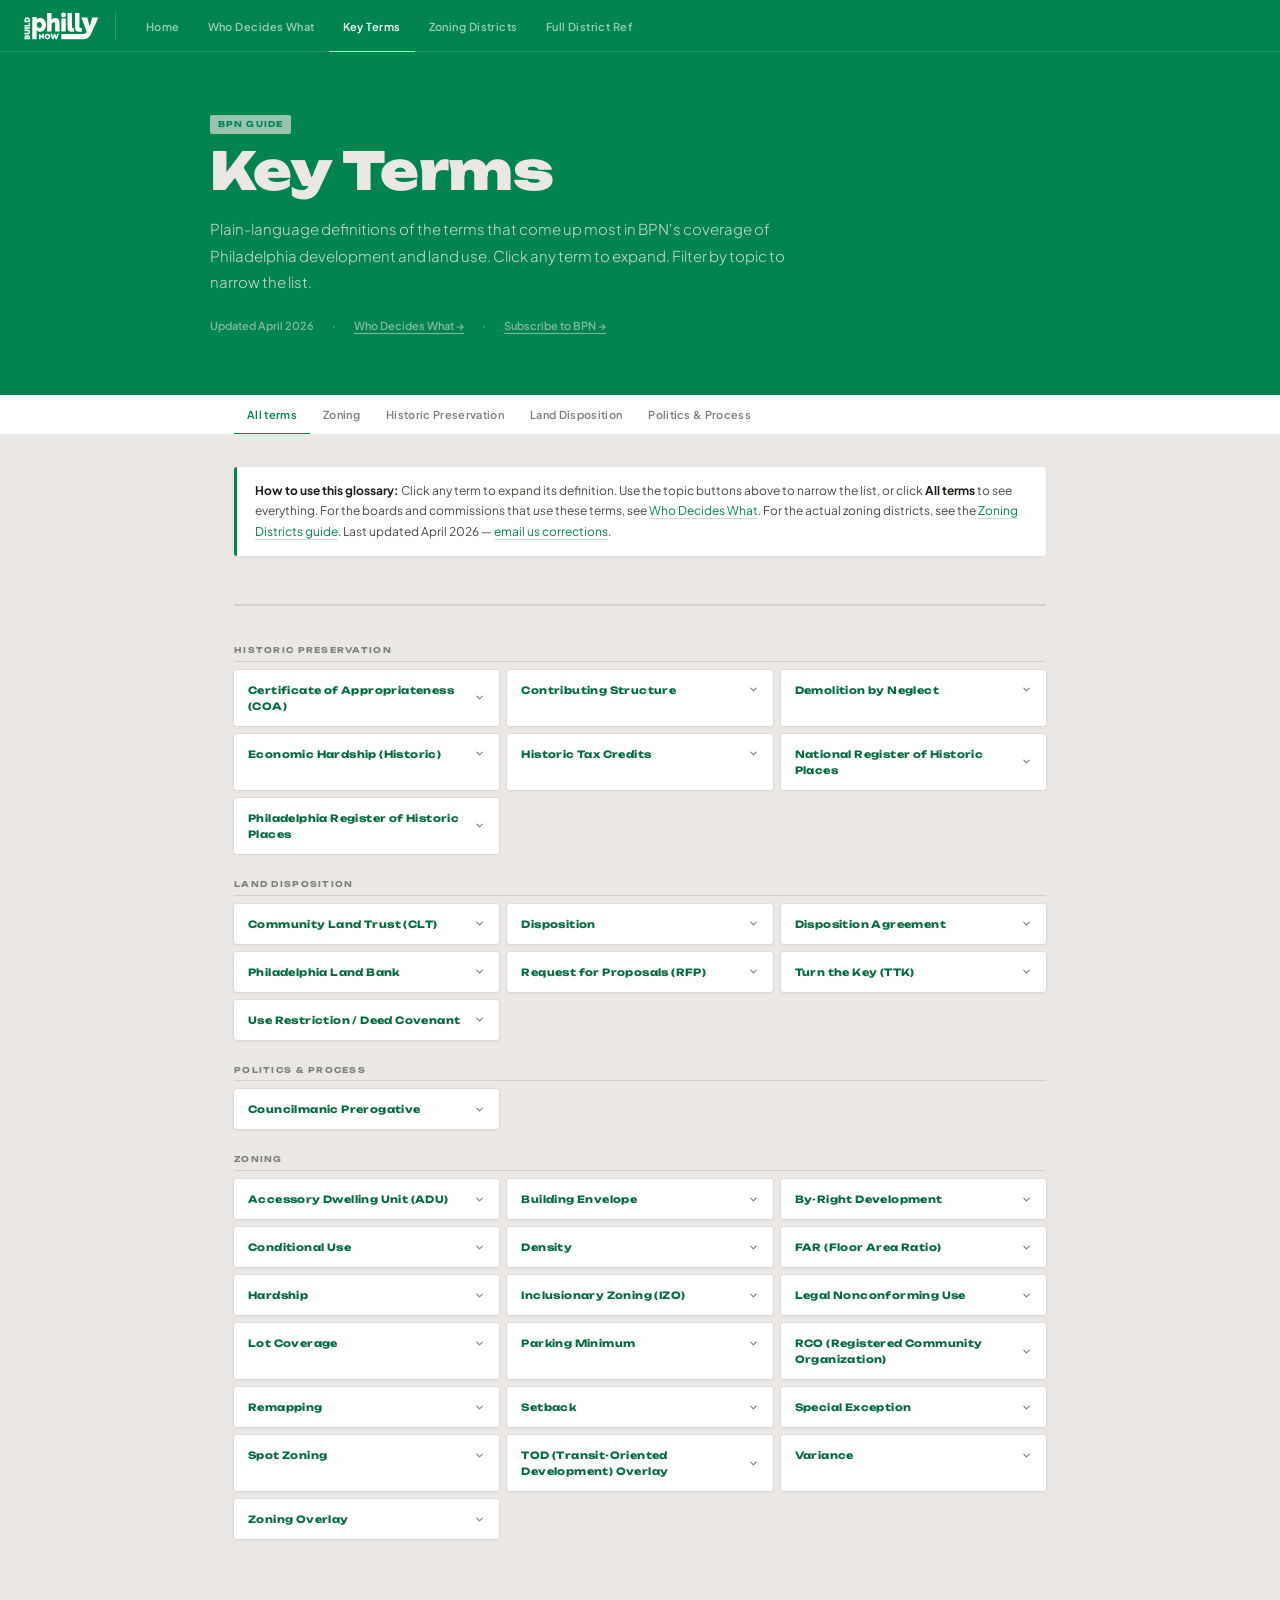
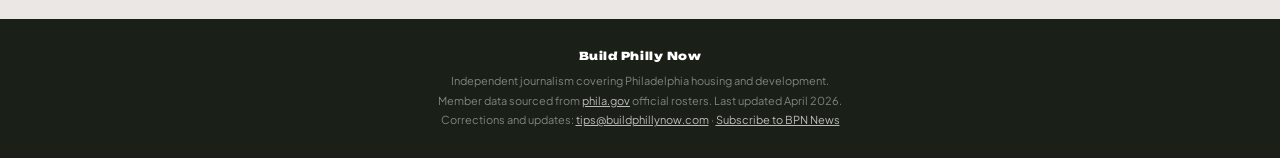
==== commit 24a44559: "Unify navigation across all 5 pages Before: 3 inconsistent nav patterns — index had a top-bar, board" ====
--- a/glossary.html
+++ b/glossary.html
@@ -11,14 +11,22 @@
 </head>
 <body>
 
+
+<!-- ── SHARED TOP BAR ──────────────────────────────────────── -->
+<div class="top-bar">
+  <a href="index.html" class="top-bar-logo" aria-label="Build Philly Now home"><svg xmlns="http://www.w3.org/2000/svg" viewBox="0 0 909.2 340.3" style="height:28px;width:auto;display:block;flex-shrink:0"><defs><style>.bl{fill:#fff}</style></defs><polygon class="bl" points="221.8 295.2 184 264.6 183 264.6 183 331.6 201.8 331.6 201.8 302 239.8 332.6 240.6 332.6 240.6 265.5 221.8 265.5 221.8 295.2"/><path class="bl" d="M285,264.1c-20.8,0-35.3,15.5-35.3,34.5s14.5,34.5,35.3,34.5,35.4-15.3,35.4-34.5-14.5-34.5-35.4-34.5ZM285,315.5c-9.6,0-16-8-16-16.9s6.3-16.9,16-16.9,16,8.2,16,16.9-6.2,16.9-16,16.9Z"/><polygon class="bl" points="391.3 305.3 391.2 305.3 379 265.5 364.9 265.5 352.8 305.3 352.7 305.3 341.4 265.5 319.9 265.5 343.3 331.6 359.9 331.6 371.9 296.5 384.1 331.6 400.7 331.6 424 265.5 402.5 265.5 391.3 305.3"/><path class="bl" d="M52,279.3c-7.8,0-13.3,5.6-14.8,10.9-1.7-4.3-5.6-8.5-12.4-8.5-13.4,0-19,12.3-19,27.3v22.5h66.2v-24c0-16.5-5.9-28.2-19.9-28.2ZM32.3,313.2h-11.3v-5.3c0-3.7,1.4-6.9,5.7-6.9s5.6,3.2,5.6,6.9v5.3ZM56.6,313.2h-12.2v-6.7c0-3.7,1.5-7.4,6.2-7.4s6.1,3.7,6.1,7.4v6.7Z"/><path class="bl" d="M46.9,213.3H5.7v19.3h39c7,0,10.9,3.4,10.9,10.5s-4,10.5-10.9,10.5H5.7v19.2h41.2c15.7,0,26.4-10.9,26.4-29.7s-10.7-29.8-26.4-29.8Z"/><rect class="bl" x="5.7" y="185.1" width="66.2" height="19.2"/><polygon class="bl" points="71.9 134.2 55.7 134.2 55.7 156.8 5.7 156.8 5.7 176.1 71.9 176.1 71.9 134.2"/><path class="bl" d="M71.9,102.6c0-23.7-14.1-38.1-33.1-38.1S5.7,78.8,5.7,102.6v23.2h66.2v-23.2ZM55.7,106.5H21.9v-3.7c0-12.8,8.2-19,16.9-19s16.9,6.2,16.9,19v3.7Z"/><path class="bl" d="M197.1,73.8c-17.8,0-34.4,7.8-43,18.8v-30.9h-53.5v270h53.5v-109.9c7.9,10.6,23.7,19.2,44.2,19.2,42.3,0,68.9-36.9,68.9-87.7s-31.9-79.4-70.1-79.4ZM186.5,194.4c-15.9,0-30.4-14.4-30.4-37s14.4-37,30.4-37,30.4,15.9,30.4,37-13.2,37-30.4,37Z"/><path class="bl" d="M380,73.8c-19.6,0-36,11.8-45.1,23.3V11.8h-53.5v224.9h53.8v-79.7c0-18,10.8-31,27.7-31s16.2,9,16.2,20.8v89.9h53.5v-102.2c0-40.9-20.5-60.8-52.6-60.8Z"/><rect class="bl" x="453.7" y="78" width="53.8" height="158.7"/><path class="bl" d="M480.8,63c17.4,0,28.6-10.8,28.6-28s-11.1-27.7-28.6-27.7-28.9,10.5-28.9,27.7,11.1,28,28.9,28Z"/><path class="bl" d="M579.4,240.9c15.9,0,28-2.7,32.8-4.8,1.3-.6,3.4-1.4,5.5-2.3-8.2-7.9-13.3-19.9-13.3-36.9v-2.3c-2.6.7-5.5,1.2-8.2,1.2-7.5,0-13.8-3.6-13.8-16.5V11.8h-53.5v179.5c0,36.4,23.2,49.6,50.5,49.6Z"/><path class="bl" d="M670.5,241c15.9,0,28-2.7,32.8-4.8v-44.2c-3.3,1.5-9.9,3.9-15.9,3.9s-13.8-3.6-13.8-16.5V11.8h-53.5v179.5c0,36.4,23.2,49.6,50.5,49.6Z"/><path class="bl" d="M829.3,66l-30.1,110.3-29.5-110.3h-71.1l63.1,177.7-1.4,3.3c-7,16-22.8,19.1-40.3,19.1h-266.4v65.6h266.4c40.6,0,77.4-24,93.8-61.2l89.6-204.5h-74.2Z"/></svg></a>
+  <nav class="top-bar-nav">
+    <a class="top-nav-link" href="index.html">Home</a>
+    <a class="top-nav-link" href="who-decides-what.html">Who Decides What</a>
+    <a class="top-nav-link active" href="glossary.html">Key Terms</a>
+    <a class="top-nav-link" href="philly-zoning-districts.html">Zoning Districts</a>
+    <a class="top-nav-link" href="philly-zoning-districts-other.html">Full District Ref</a>
+  </nav>
+</div>
+
 <!-- ═══════ HEADER ═══════ -->
 <header>
   <div class="header-inner">
-    <div class="header-flag">
-      <a href="https://buildphillynow.substack.com" style="display:flex;align-items:center;text-decoration:none;flex-shrink:0" aria-label="Build Philly Now"><svg xmlns="http://www.w3.org/2000/svg" viewBox="0 0 909.2 340.3" style="height:36px;width:auto;display:block;flex-shrink:0"><defs><style>.bl{fill:#fff}</style></defs><polygon class="bl" points="221.8 295.2 184 264.6 183 264.6 183 331.6 201.8 331.6 201.8 302 239.8 332.6 240.6 332.6 240.6 265.5 221.8 265.5 221.8 295.2"/><path class="bl" d="M285,264.1c-20.8,0-35.3,15.5-35.3,34.5s14.5,34.5,35.3,34.5,35.4-15.3,35.4-34.5-14.5-34.5-35.4-34.5ZM285,315.5c-9.6,0-16-8-16-16.9s6.3-16.9,16-16.9,16,8.2,16,16.9-6.2,16.9-16,16.9Z"/><polygon class="bl" points="391.3 305.3 391.2 305.3 379 265.5 364.9 265.5 352.8 305.3 352.7 305.3 341.4 265.5 319.9 265.5 343.3 331.6 359.9 331.6 371.9 296.5 384.1 331.6 400.7 331.6 424 265.5 402.5 265.5 391.3 305.3"/><path class="bl" d="M52,279.3c-7.8,0-13.3,5.6-14.8,10.9-1.7-4.3-5.6-8.5-12.4-8.5-13.4,0-19,12.3-19,27.3v22.5h66.2v-24c0-16.5-5.9-28.2-19.9-28.2ZM32.3,313.2h-11.3v-5.3c0-3.7,1.4-6.9,5.7-6.9s5.6,3.2,5.6,6.9v5.3ZM56.6,313.2h-12.2v-6.7c0-3.7,1.5-7.4,6.2-7.4s6.1,3.7,6.1,7.4v6.7Z"/><path class="bl" d="M46.9,213.3H5.7v19.3h39c7,0,10.9,3.4,10.9,10.5s-4,10.5-10.9,10.5H5.7v19.2h41.2c15.7,0,26.4-10.9,26.4-29.7s-10.7-29.8-26.4-29.8Z"/><rect class="bl" x="5.7" y="185.1" width="66.2" height="19.2"/><polygon class="bl" points="71.9 134.2 55.7 134.2 55.7 156.8 5.7 156.8 5.7 176.1 71.9 176.1 71.9 134.2"/><path class="bl" d="M71.9,102.6c0-23.7-14.1-38.1-33.1-38.1S5.7,78.8,5.7,102.6v23.2h66.2v-23.2ZM55.7,106.5H21.9v-3.7c0-12.8,8.2-19,16.9-19s16.9,6.2,16.9,19v3.7Z"/><path class="bl" d="M197.1,73.8c-17.8,0-34.4,7.8-43,18.8v-30.9h-53.5v270h53.5v-109.9c7.9,10.6,23.7,19.2,44.2,19.2,42.3,0,68.9-36.9,68.9-87.7s-31.9-79.4-70.1-79.4ZM186.5,194.4c-15.9,0-30.4-14.4-30.4-37s14.4-37,30.4-37,30.4,15.9,30.4,37-13.2,37-30.4,37Z"/><path class="bl" d="M380,73.8c-19.6,0-36,11.8-45.1,23.3V11.8h-53.5v224.9h53.8v-79.7c0-18,10.8-31,27.7-31s16.2,9,16.2,20.8v89.9h53.5v-102.2c0-40.9-20.5-60.8-52.6-60.8Z"/><rect class="bl" x="453.7" y="78" width="53.8" height="158.7"/><path class="bl" d="M480.8,63c17.4,0,28.6-10.8,28.6-28s-11.1-27.7-28.6-27.7-28.9,10.5-28.9,27.7,11.1,28,28.9,28Z"/><path class="bl" d="M579.4,240.9c15.9,0,28-2.7,32.8-4.8,1.3-.6,3.4-1.4,5.5-2.3-8.2-7.9-13.3-19.9-13.3-36.9v-2.3c-2.6.7-5.5,1.2-8.2,1.2-7.5,0-13.8-3.6-13.8-16.5V11.8h-53.5v179.5c0,36.4,23.2,49.6,50.5,49.6Z"/><path class="bl" d="M670.5,241c15.9,0,28-2.7,32.8-4.8v-44.2c-3.3,1.5-9.9,3.9-15.9,3.9s-13.8-3.6-13.8-16.5V11.8h-53.5v179.5c0,36.4,23.2,49.6,50.5,49.6Z"/><path class="bl" d="M829.3,66l-30.1,110.3-29.5-110.3h-71.1l63.1,177.7-1.4,3.3c-7,16-22.8,19.1-40.3,19.1h-266.4v65.6h266.4c40.6,0,77.4-24,93.8-61.2l89.6-204.5h-74.2Z"/></svg></a>
-      <div class="header-flag-sep"></div>
-      <span class="header-flag-label">Reader Reference</span>
-    </div>
     <div class="header-eyebrow">BPN Guide</div>
     <h1 class="header-title">Key Terms</h1>
     <p class="header-desc">Plain-language definitions of the terms that come up most in BPN's coverage of Philadelphia development and land use. Click any term to expand. Filter by topic to narrow the list.</p>
@@ -40,11 +48,6 @@
     <button class="filter-btn" data-filter="historic">Historic Preservation</button>
     <button class="filter-btn" data-filter="disposition">Land Disposition</button>
     <button class="filter-btn" data-filter="political">Politics &amp; Process</button>
-    <div class="filter-sep"></div>
-    <a href="index.html" class="filter-btn filter-link">← Home</a>
-    <a href="who-decides-what.html" class="filter-btn filter-link">Who Decides What ↗</a>
-    <a href="philly-zoning-districts.html" class="filter-btn filter-link">Zoning Districts ↗</a>
-    <a href="philly-zoning-districts-other.html" class="filter-btn filter-link">Full District Ref ↗</a>
   </div>
 </div>
 
--- a/styles.css
+++ b/styles.css
@@ -138,10 +138,60 @@
     text-underline-offset: 3px;
   }
 
+  /* ── TOP BAR (persistent site nav) ── */
+  .top-bar {
+    position: sticky;
+    top: 0;
+    z-index: 200;
+    background: var(--bpn-green);
+    display: flex;
+    align-items: center;
+    gap: 0;
+    padding: 0 24px;
+    border-bottom: 1px solid rgba(255,255,255,0.15);
+    height: 52px;
+  }
+  .top-bar-logo {
+    display: flex;
+    align-items: center;
+    text-decoration: none;
+    flex-shrink: 0;
+    margin-right: 16px;
+    padding-right: 16px;
+    border-right: 1px solid rgba(255,255,255,0.18);
+  }
+  .top-bar-logo svg { height: 28px; width: auto; display: block; }
+  .top-bar-nav {
+    display: flex;
+    overflow-x: auto;
+    scrollbar-width: none;
+    flex: 1;
+  }
+  .top-bar-nav::-webkit-scrollbar { display: none; }
+  .top-nav-link {
+    display: block;
+    padding: 0 14px;
+    height: 52px;
+    line-height: 52px;
+    font-size: 11px;
+    font-weight: 600;
+    letter-spacing: .04em;
+    color: rgba(255,255,255,0.6);
+    text-decoration: none;
+    white-space: nowrap;
+    border-bottom: 2px solid transparent;
+    position: relative;
+    top: 1px;
+    cursor: pointer;
+    transition: color .15s;
+  }
+  .top-nav-link:hover { color: rgba(255,255,255,0.88); }
+  .top-nav-link.active { color: #fff; border-bottom-color: rgba(255,255,255,0.7); }
+
   /* ── FILTER BAR ── */
   .filter-wrap {
     position: sticky;
-    top: 0;
+    top: 52px; /* stack below the sticky top-bar */
     z-index: 100;
     background: var(--bpn-white);
     border-bottom: 1px solid rgba(0,0,0,0.08);
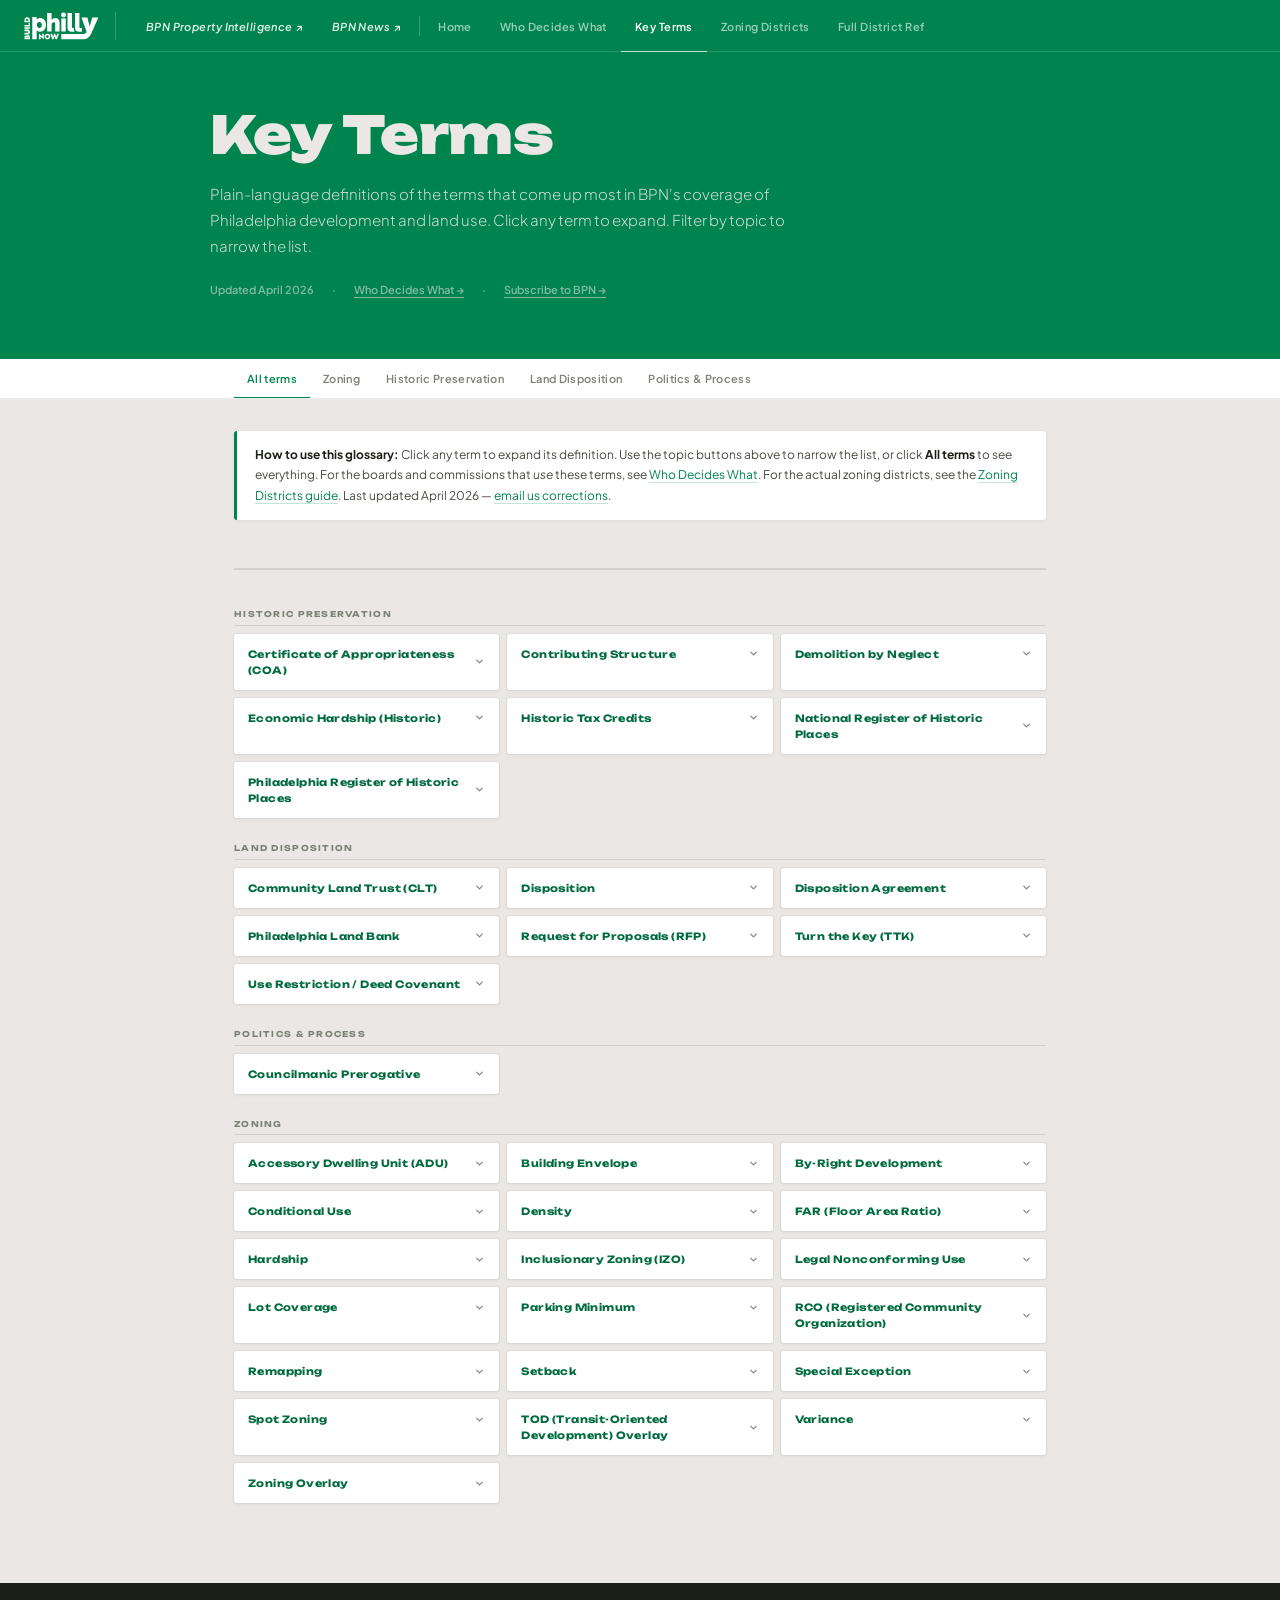
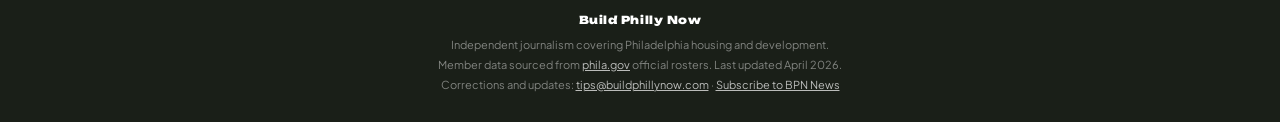
==== commit d8a16562: "Fix top-bar render + add external nav links + remove BPN Guide eyebrow - Fix: who-decides-what and g" ====
--- a/glossary.html
+++ b/glossary.html
@@ -7,6 +7,70 @@
 <link rel="preconnect" href="https://fonts.googleapis.com">
 <link rel="preconnect" href="https://fonts.gstatic.com" crossorigin>
 <link href="https://fonts.googleapis.com/css2?family=Unbounded:wght@600;700;900&family=Plus+Jakarta+Sans:ital,wght@0,300;0,400;0,500;0,600;1,300;1,400&display=swap" rel="stylesheet">
+<style>
+  /* Top-bar — inlined to guarantee it renders (same rules as zoning-districts pages) */
+  .top-bar {
+    position: sticky;
+    top: 0;
+    z-index: 200;
+    background: #00844D;
+    display: flex;
+    align-items: center;
+    padding: 0 24px;
+    border-bottom: 1px solid rgba(255,255,255,0.15);
+    height: 52px;
+  }
+  .top-bar-logo {
+    display: flex;
+    align-items: center;
+    text-decoration: none;
+    flex-shrink: 0;
+    margin-right: 16px;
+    padding-right: 16px;
+    border-right: 1px solid rgba(255,255,255,0.18);
+  }
+  .top-bar-logo svg { height: 28px; width: auto; display: block; }
+  .top-bar-nav {
+    display: flex;
+    overflow-x: auto;
+    scrollbar-width: none;
+    flex: 1;
+    align-items: center;
+  }
+  .top-bar-nav::-webkit-scrollbar { display: none; }
+  .top-nav-link {
+    display: block;
+    padding: 0 14px;
+    height: 52px;
+    line-height: 52px;
+    font-size: 11px;
+    font-weight: 600;
+    letter-spacing: .04em;
+    color: rgba(255,255,255,0.6);
+    text-decoration: none;
+    white-space: nowrap;
+    border-bottom: 2px solid transparent;
+    position: relative;
+    top: 1px;
+    cursor: pointer;
+    transition: color .15s;
+    font-family: 'Plus Jakarta Sans', sans-serif;
+  }
+  .top-nav-link:hover { color: rgba(255,255,255,0.88); }
+  .top-nav-link.active { color: #fff; border-bottom-color: rgba(255,255,255,0.7); }
+  .top-nav-external {
+    color: rgba(255,255,255,0.88);
+    font-style: italic;
+  }
+  .top-nav-external:hover { color: #fff; }
+  .top-nav-sep {
+    width: 1px;
+    height: 20px;
+    background: rgba(255,255,255,0.2);
+    margin: 0 4px;
+    align-self: center;
+  }
+</style>
 <link rel="stylesheet" href="styles.css">
 </head>
 <body>
@@ -16,6 +80,9 @@
 <div class="top-bar">
   <a href="index.html" class="top-bar-logo" aria-label="Build Philly Now home"><svg xmlns="http://www.w3.org/2000/svg" viewBox="0 0 909.2 340.3" style="height:28px;width:auto;display:block;flex-shrink:0"><defs><style>.bl{fill:#fff}</style></defs><polygon class="bl" points="221.8 295.2 184 264.6 183 264.6 183 331.6 201.8 331.6 201.8 302 239.8 332.6 240.6 332.6 240.6 265.5 221.8 265.5 221.8 295.2"/><path class="bl" d="M285,264.1c-20.8,0-35.3,15.5-35.3,34.5s14.5,34.5,35.3,34.5,35.4-15.3,35.4-34.5-14.5-34.5-35.4-34.5ZM285,315.5c-9.6,0-16-8-16-16.9s6.3-16.9,16-16.9,16,8.2,16,16.9-6.2,16.9-16,16.9Z"/><polygon class="bl" points="391.3 305.3 391.2 305.3 379 265.5 364.9 265.5 352.8 305.3 352.7 305.3 341.4 265.5 319.9 265.5 343.3 331.6 359.9 331.6 371.9 296.5 384.1 331.6 400.7 331.6 424 265.5 402.5 265.5 391.3 305.3"/><path class="bl" d="M52,279.3c-7.8,0-13.3,5.6-14.8,10.9-1.7-4.3-5.6-8.5-12.4-8.5-13.4,0-19,12.3-19,27.3v22.5h66.2v-24c0-16.5-5.9-28.2-19.9-28.2ZM32.3,313.2h-11.3v-5.3c0-3.7,1.4-6.9,5.7-6.9s5.6,3.2,5.6,6.9v5.3ZM56.6,313.2h-12.2v-6.7c0-3.7,1.5-7.4,6.2-7.4s6.1,3.7,6.1,7.4v6.7Z"/><path class="bl" d="M46.9,213.3H5.7v19.3h39c7,0,10.9,3.4,10.9,10.5s-4,10.5-10.9,10.5H5.7v19.2h41.2c15.7,0,26.4-10.9,26.4-29.7s-10.7-29.8-26.4-29.8Z"/><rect class="bl" x="5.7" y="185.1" width="66.2" height="19.2"/><polygon class="bl" points="71.9 134.2 55.7 134.2 55.7 156.8 5.7 156.8 5.7 176.1 71.9 176.1 71.9 134.2"/><path class="bl" d="M71.9,102.6c0-23.7-14.1-38.1-33.1-38.1S5.7,78.8,5.7,102.6v23.2h66.2v-23.2ZM55.7,106.5H21.9v-3.7c0-12.8,8.2-19,16.9-19s16.9,6.2,16.9,19v3.7Z"/><path class="bl" d="M197.1,73.8c-17.8,0-34.4,7.8-43,18.8v-30.9h-53.5v270h53.5v-109.9c7.9,10.6,23.7,19.2,44.2,19.2,42.3,0,68.9-36.9,68.9-87.7s-31.9-79.4-70.1-79.4ZM186.5,194.4c-15.9,0-30.4-14.4-30.4-37s14.4-37,30.4-37,30.4,15.9,30.4,37-13.2,37-30.4,37Z"/><path class="bl" d="M380,73.8c-19.6,0-36,11.8-45.1,23.3V11.8h-53.5v224.9h53.8v-79.7c0-18,10.8-31,27.7-31s16.2,9,16.2,20.8v89.9h53.5v-102.2c0-40.9-20.5-60.8-52.6-60.8Z"/><rect class="bl" x="453.7" y="78" width="53.8" height="158.7"/><path class="bl" d="M480.8,63c17.4,0,28.6-10.8,28.6-28s-11.1-27.7-28.6-27.7-28.9,10.5-28.9,27.7,11.1,28,28.9,28Z"/><path class="bl" d="M579.4,240.9c15.9,0,28-2.7,32.8-4.8,1.3-.6,3.4-1.4,5.5-2.3-8.2-7.9-13.3-19.9-13.3-36.9v-2.3c-2.6.7-5.5,1.2-8.2,1.2-7.5,0-13.8-3.6-13.8-16.5V11.8h-53.5v179.5c0,36.4,23.2,49.6,50.5,49.6Z"/><path class="bl" d="M670.5,241c15.9,0,28-2.7,32.8-4.8v-44.2c-3.3,1.5-9.9,3.9-15.9,3.9s-13.8-3.6-13.8-16.5V11.8h-53.5v179.5c0,36.4,23.2,49.6,50.5,49.6Z"/><path class="bl" d="M829.3,66l-30.1,110.3-29.5-110.3h-71.1l63.1,177.7-1.4,3.3c-7,16-22.8,19.1-40.3,19.1h-266.4v65.6h266.4c40.6,0,77.4-24,93.8-61.2l89.6-204.5h-74.2Z"/></svg></a>
   <nav class="top-bar-nav">
+    <a class="top-nav-link top-nav-external" href="https://map.buildphillynow.org/" target="_blank" rel="noopener">BPN Property Intelligence ↗</a>
+    <a class="top-nav-link top-nav-external" href="https://buildphillynow.substack.com/" target="_blank" rel="noopener">BPN News ↗</a>
+    <div class="top-nav-sep"></div>
     <a class="top-nav-link" href="index.html">Home</a>
     <a class="top-nav-link" href="who-decides-what.html">Who Decides What</a>
     <a class="top-nav-link active" href="glossary.html">Key Terms</a>
@@ -27,7 +94,6 @@
 <!-- ═══════ HEADER ═══════ -->
 <header>
   <div class="header-inner">
-    <div class="header-eyebrow">BPN Guide</div>
     <h1 class="header-title">Key Terms</h1>
     <p class="header-desc">Plain-language definitions of the terms that come up most in BPN's coverage of Philadelphia development and land use. Click any term to expand. Filter by topic to narrow the list.</p>
     <p class="header-meta">
--- a/styles.css
+++ b/styles.css
@@ -187,6 +187,18 @@
   }
   .top-nav-link:hover { color: rgba(255,255,255,0.88); }
   .top-nav-link.active { color: #fff; border-bottom-color: rgba(255,255,255,0.7); }
+  .top-nav-external {
+    color: rgba(255,255,255,0.88);
+    font-style: italic;
+  }
+  .top-nav-external:hover { color: #fff; }
+  .top-nav-sep {
+    width: 1px;
+    height: 20px;
+    background: rgba(255,255,255,0.2);
+    margin: 0 4px;
+    align-self: center;
+  }
 
   /* ── FILTER BAR ── */
   .filter-wrap {
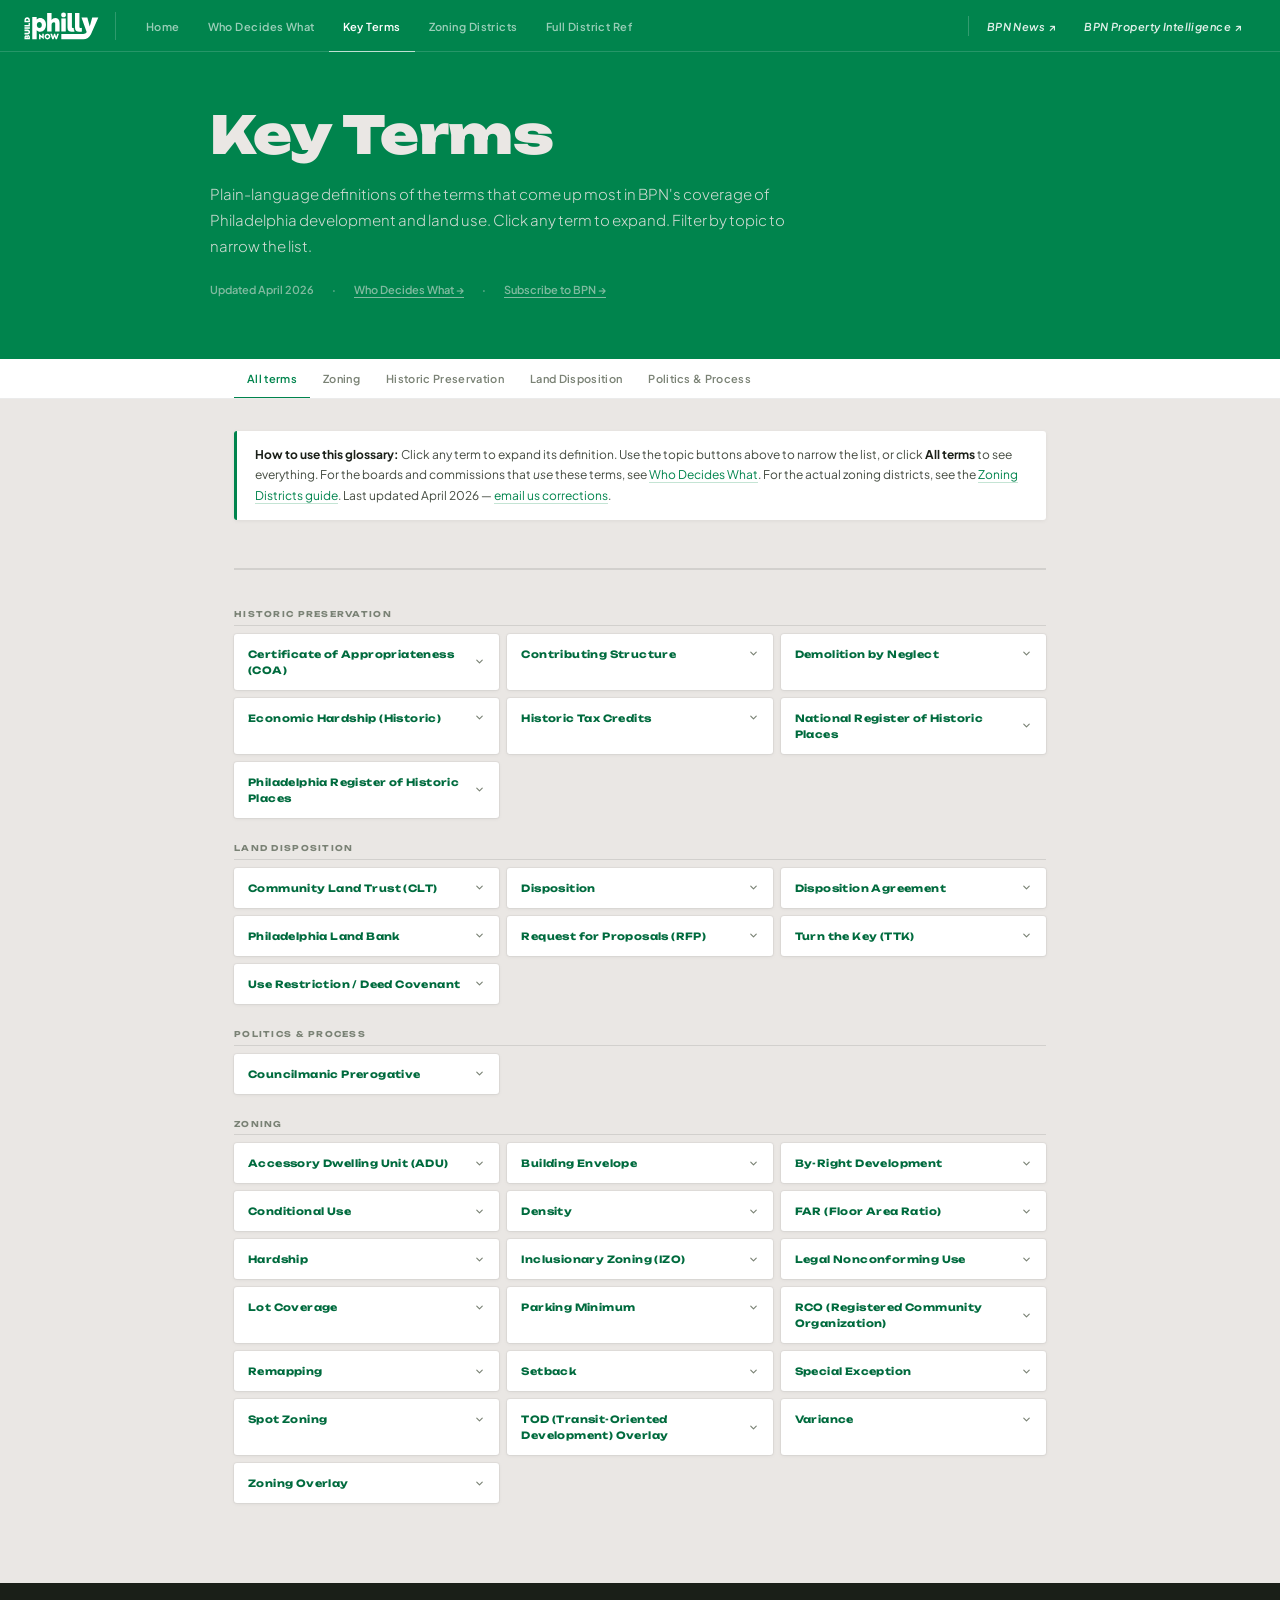
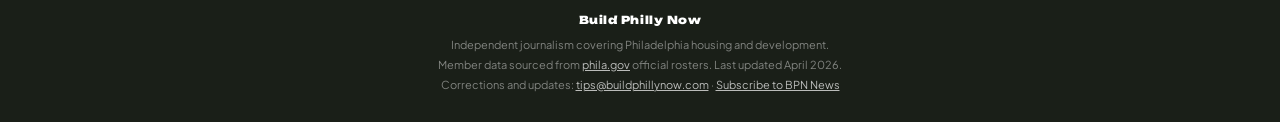
==== commit d8c05e0f: "Move external nav links to right side; reorder BPN News before Property Intelligence" ====
--- a/glossary.html
+++ b/glossary.html
@@ -70,6 +70,7 @@
     margin: 0 4px;
     align-self: center;
   }
+  .top-nav-sep-push { margin-left: auto; }
 </style>
 <link rel="stylesheet" href="styles.css">
 </head>
@@ -80,14 +81,14 @@
 <div class="top-bar">
   <a href="index.html" class="top-bar-logo" aria-label="Build Philly Now home"><svg xmlns="http://www.w3.org/2000/svg" viewBox="0 0 909.2 340.3" style="height:28px;width:auto;display:block;flex-shrink:0"><defs><style>.bl{fill:#fff}</style></defs><polygon class="bl" points="221.8 295.2 184 264.6 183 264.6 183 331.6 201.8 331.6 201.8 302 239.8 332.6 240.6 332.6 240.6 265.5 221.8 265.5 221.8 295.2"/><path class="bl" d="M285,264.1c-20.8,0-35.3,15.5-35.3,34.5s14.5,34.5,35.3,34.5,35.4-15.3,35.4-34.5-14.5-34.5-35.4-34.5ZM285,315.5c-9.6,0-16-8-16-16.9s6.3-16.9,16-16.9,16,8.2,16,16.9-6.2,16.9-16,16.9Z"/><polygon class="bl" points="391.3 305.3 391.2 305.3 379 265.5 364.9 265.5 352.8 305.3 352.7 305.3 341.4 265.5 319.9 265.5 343.3 331.6 359.9 331.6 371.9 296.5 384.1 331.6 400.7 331.6 424 265.5 402.5 265.5 391.3 305.3"/><path class="bl" d="M52,279.3c-7.8,0-13.3,5.6-14.8,10.9-1.7-4.3-5.6-8.5-12.4-8.5-13.4,0-19,12.3-19,27.3v22.5h66.2v-24c0-16.5-5.9-28.2-19.9-28.2ZM32.3,313.2h-11.3v-5.3c0-3.7,1.4-6.9,5.7-6.9s5.6,3.2,5.6,6.9v5.3ZM56.6,313.2h-12.2v-6.7c0-3.7,1.5-7.4,6.2-7.4s6.1,3.7,6.1,7.4v6.7Z"/><path class="bl" d="M46.9,213.3H5.7v19.3h39c7,0,10.9,3.4,10.9,10.5s-4,10.5-10.9,10.5H5.7v19.2h41.2c15.7,0,26.4-10.9,26.4-29.7s-10.7-29.8-26.4-29.8Z"/><rect class="bl" x="5.7" y="185.1" width="66.2" height="19.2"/><polygon class="bl" points="71.9 134.2 55.7 134.2 55.7 156.8 5.7 156.8 5.7 176.1 71.9 176.1 71.9 134.2"/><path class="bl" d="M71.9,102.6c0-23.7-14.1-38.1-33.1-38.1S5.7,78.8,5.7,102.6v23.2h66.2v-23.2ZM55.7,106.5H21.9v-3.7c0-12.8,8.2-19,16.9-19s16.9,6.2,16.9,19v3.7Z"/><path class="bl" d="M197.1,73.8c-17.8,0-34.4,7.8-43,18.8v-30.9h-53.5v270h53.5v-109.9c7.9,10.6,23.7,19.2,44.2,19.2,42.3,0,68.9-36.9,68.9-87.7s-31.9-79.4-70.1-79.4ZM186.5,194.4c-15.9,0-30.4-14.4-30.4-37s14.4-37,30.4-37,30.4,15.9,30.4,37-13.2,37-30.4,37Z"/><path class="bl" d="M380,73.8c-19.6,0-36,11.8-45.1,23.3V11.8h-53.5v224.9h53.8v-79.7c0-18,10.8-31,27.7-31s16.2,9,16.2,20.8v89.9h53.5v-102.2c0-40.9-20.5-60.8-52.6-60.8Z"/><rect class="bl" x="453.7" y="78" width="53.8" height="158.7"/><path class="bl" d="M480.8,63c17.4,0,28.6-10.8,28.6-28s-11.1-27.7-28.6-27.7-28.9,10.5-28.9,27.7,11.1,28,28.9,28Z"/><path class="bl" d="M579.4,240.9c15.9,0,28-2.7,32.8-4.8,1.3-.6,3.4-1.4,5.5-2.3-8.2-7.9-13.3-19.9-13.3-36.9v-2.3c-2.6.7-5.5,1.2-8.2,1.2-7.5,0-13.8-3.6-13.8-16.5V11.8h-53.5v179.5c0,36.4,23.2,49.6,50.5,49.6Z"/><path class="bl" d="M670.5,241c15.9,0,28-2.7,32.8-4.8v-44.2c-3.3,1.5-9.9,3.9-15.9,3.9s-13.8-3.6-13.8-16.5V11.8h-53.5v179.5c0,36.4,23.2,49.6,50.5,49.6Z"/><path class="bl" d="M829.3,66l-30.1,110.3-29.5-110.3h-71.1l63.1,177.7-1.4,3.3c-7,16-22.8,19.1-40.3,19.1h-266.4v65.6h266.4c40.6,0,77.4-24,93.8-61.2l89.6-204.5h-74.2Z"/></svg></a>
   <nav class="top-bar-nav">
-    <a class="top-nav-link top-nav-external" href="https://map.buildphillynow.org/" target="_blank" rel="noopener">BPN Property Intelligence ↗</a>
-    <a class="top-nav-link top-nav-external" href="https://buildphillynow.substack.com/" target="_blank" rel="noopener">BPN News ↗</a>
-    <div class="top-nav-sep"></div>
     <a class="top-nav-link" href="index.html">Home</a>
     <a class="top-nav-link" href="who-decides-what.html">Who Decides What</a>
     <a class="top-nav-link active" href="glossary.html">Key Terms</a>
     <a class="top-nav-link" href="philly-zoning-districts.html">Zoning Districts</a>
     <a class="top-nav-link" href="philly-zoning-districts-other.html">Full District Ref</a>
+    <div class="top-nav-sep top-nav-sep-push"></div>
+    <a class="top-nav-link top-nav-external" href="https://buildphillynow.substack.com/" target="_blank" rel="noopener">BPN News ↗</a>
+    <a class="top-nav-link top-nav-external" href="https://map.buildphillynow.org/" target="_blank" rel="noopener">BPN Property Intelligence ↗</a>
   </nav>
 </div>
 
--- a/styles.css
+++ b/styles.css
@@ -199,6 +199,7 @@
     margin: 0 4px;
     align-self: center;
   }
+  .top-nav-sep-push { margin-left: auto; }
 
   /* ── FILTER BAR ── */
   .filter-wrap {
